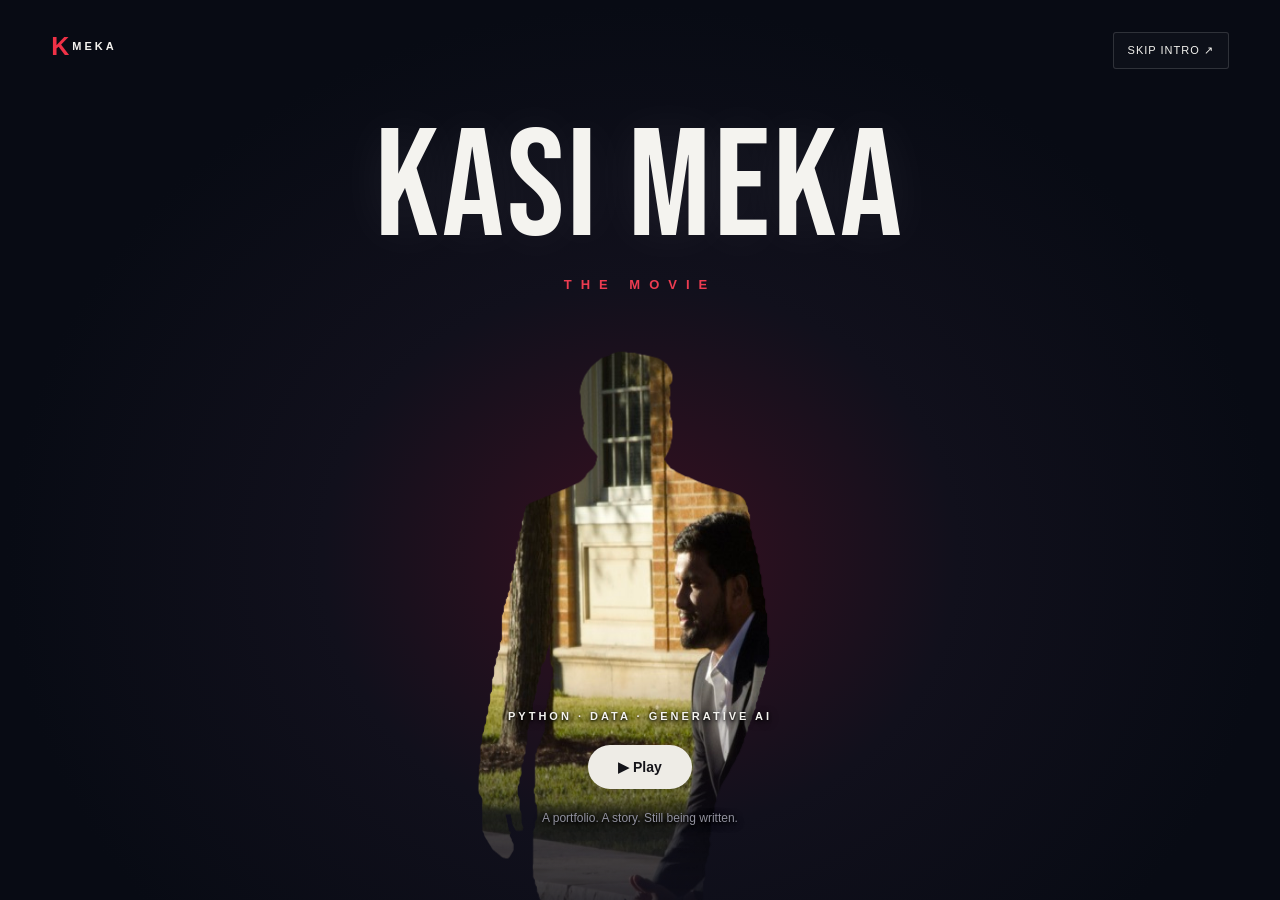
==== series.html @ f4b2b466 "Publish movie portfolio with refined original portrait" ====
<!doctype html><html lang="en"><head><meta charset="utf-8"><meta name="viewport" content="width=device-width, initial-scale=1"><meta name="theme-color" content="#090910"><meta name="description" content="Kasi Meka — Python developer, data engineer and GenAI builder. Explore the projects, skills and experience behind the story."><title>Kasi Meka | The Movie</title><link rel="preload" href="series-assets/BebasNeue-Regular.ttf" as="font" type="font/ttf" crossorigin><link rel="stylesheet" href="series.css?v=portrait-refined-3"><script src="series.js" defer></script></head><body class="screen-open"><a class="skip-link" href="#resume">Skip to portfolio</a><div id="intro" class="intro-screen"><a class="series-mark intro-mark" href="#home"><b>K</b> MEKA</a><button class="skip-intro" id="skip-intro">Skip intro ↗</button><div class="intro-title"><h1>KASI MEKA</h1><p>THE MOVIE</p></div><img class="intro-portrait" src="profile.jpeg" alt="Kasi Meka" fetchpriority="high"><div class="intro-bottom"><p>PYTHON · DATA · GENERATIVE AI</p><button class="button light" id="intro-play">▶ Play</button><span>A portfolio. A story. Still being written.</span></div></div><div id="profiles" class="profiles-screen" hidden><a class="series-mark" href="#home"><b>K</b> MEKA</a><div class="profile-content"><p class="eyebrow">ONE STORY. YOUR PERSPECTIVE.</p><h2>Choose your perspective</h2><div class="profile-grid"><button class="profile" data-profile="Kasi"><span class="profile-art main-profile"><img src="profile.jpeg" alt=""><small>MAIN</small></span><strong>Kasi</strong><span>The complete portfolio</span></button><button class="profile" data-profile="Recruiter"><span class="profile-art recruiter">R</span><strong>Recruiter</strong><span>Experience, résumé & credentials</span></button><button class="profile" data-profile="Developer"><span class="profile-art developer">&lt;/&gt;</span><strong>Developer</strong><span>Projects, stack & source code</span></button><button class="profile" data-profile="Explorer"><span class="profile-art explorer">✳</span><strong>Explorer</strong><span>A little bit of everything</span></button></div><p class="profile-note">Every perspective explores the same work.<br>Only what plays first changes.</p></div><button class="back-intro" id="back-intro">← Back to the title</button></div><div id="portfolio" hidden><header class="site-header"><a class="series-mark" href="#home" aria-label="Kasi Meka home"><b>K</b> MEKA</a><nav id="desktop-nav" aria-label="Main navigation"><a href="#home" class="active">Home</a><a href="#resume">Résumé</a><a href="#achievements">Achievements</a><a href="#skills">Skills</a><a href="#originals">Work</a><a href="#about">About</a><a href="#journey">Experience</a><a href="#contact">Contact</a></nav><button id="viewer-button" class="viewer-button" aria-label="Change viewer profile"><span id="viewer-name">LET’S PLAY</span><span class="viewer-avatar">K</span></button><button class="mobile-menu" aria-controls="desktop-nav" aria-expanded="false" aria-label="Open navigation">☰</button></header><main><section class="hero" id="home" aria-labelledby="hero-title"><div class="hero-light"></div><div class="hero-art"><img src="profile.jpeg" alt="Kasi Meka in a black suit" fetchpriority="high"><span class="portrait-note">The developer behind the data.</span></div><div class="hero-copy"><p class="series-label"><b>K</b> MEKA</p><h1 id="hero-title">KASI MEKA</h1><p class="series-subtitle">THE MOVIE</p><div class="hero-meta"><span class="quality">HD</span><span>2021 — Present</span><span>4+ years</span><span>5 projects</span><span>4 credentials</span></div><p class="hero-role">PYTHON DEVELOPER · DATA ENGINEER · GEN AI</p><p class="hero-description">Building the systems behind the story. Python services, cloud data pipelines, and AI applications across entertainment, healthcare, and enterprise.</p><div class="hero-actions"><button class="button light" id="replay-intro"><svg viewBox="0 0 24 24" aria-hidden="true"><path d="m8 5 11 7-11 7z" fill="currentColor"/></svg> Play intro</button><a class="button glass" href="series-resume.html" target="_blank" rel="noopener"><span aria-hidden="true">↓</span> View résumé</a><a class="circle-button" href="#about" aria-label="About Kasi">i</a></div><div class="hero-facts"><span><b>01</b> Published paper</span><span><b>03</b> Cloud platforms</span><span><b>04</b> Career chapters</span></div></div><span class="hero-rating">PYTHON / SQL / AI</span></section><section class="continue-section" aria-label="Portfolio episodes"><div class="rail-heading"><h2>Explore the chapters</h2><div><span id="profile-caption">Your portfolio, from the beginning</span><button class="rail-arrow" data-rail="-1" aria-label="Previous episodes">‹</button><button class="rail-arrow" data-rail="1" aria-label="Next episodes">›</button></div></div><div class="episode-rail" id="episode-rail"><a class="episode violet" href="#resume" data-episode="resume"><span class="episode-number">01</span><span class="episode-play"><svg viewBox="0 0 24 24" aria-hidden="true"><path d="m8 5 11 7-11 7z" fill="currentColor"/></svg></span><div><p>CHAPTER 01</p><h3>PROFESSIONAL SNAPSHOT</h3><span>Résumé & background</span></div><span class="episode-progress"><i></i></span></a><a class="episode red" href="#achievements" data-episode="achievements"><span class="episode-number">02</span><span class="episode-play"><svg viewBox="0 0 24 24" aria-hidden="true"><path d="m8 5 11 7-11 7z" fill="currentColor"/></svg></span><div><p>CHAPTER 02</p><h3>MILESTONES</h3><span>Credentials & research</span></div><span class="episode-progress"><i></i></span></a><a class="episode blue" href="#skills" data-episode="skills"><span class="episode-number">03</span><span class="episode-play"><svg viewBox="0 0 24 24" aria-hidden="true"><path d="m8 5 11 7-11 7z" fill="currentColor"/></svg></span><div><p>CHAPTER 03</p><h3>THE TOOLKIT</h3><span>Tools of the trade</span></div><span class="episode-progress"><i></i></span></a><a class="episode red" href="#originals" data-episode="originals"><span class="episode-number">04</span><span class="episode-play"><svg viewBox="0 0 24 24" aria-hidden="true"><path d="m8 5 11 7-11 7z" fill="currentColor"/></svg></span><div><p>CHAPTER 04</p><h3>PROJECT LAB</h3><span>Built with curiosity</span></div><span class="episode-progress"><i></i></span></a><a class="episode violet" href="#about" data-episode="about"><span class="episode-number">05</span><span class="episode-play"><svg viewBox="0 0 24 24" aria-hidden="true"><path d="m8 5 11 7-11 7z" fill="currentColor"/></svg></span><div><p>CHAPTER 05</p><h3>BEHIND THE WORK</h3><span>Meet the developer</span></div><span class="episode-progress"><i></i></span></a><a class="episode gold" href="#journey" data-episode="journey"><span class="episode-number">06</span><span class="episode-play"><svg viewBox="0 0 24 24" aria-hidden="true"><path d="m8 5 11 7-11 7z" fill="currentColor"/></svg></span><div><p>CHAPTER 06</p><h3>CAREER CHAPTERS</h3><span>Four career chapters</span></div><span class="episode-progress"><i></i></span></a><a class="episode green" href="#contact" data-episode="contact"><span class="episode-number">07</span><span class="episode-play"><svg viewBox="0 0 24 24" aria-hidden="true"><path d="m8 5 11 7-11 7z" fill="currentColor"/></svg></span><div><p>CHAPTER 07</p><h3>LET’S CONNECT</h3><span>Let’s build together</span></div><span class="episode-progress"><i></i></span></a></div></section><section class="content-section" id="resume"><div class="section-heading"><div><p class="eyebrow">PROFILE</p><h2>PROFESSIONAL SNAPSHOT</h2></div><p class="section-note">Every chapter, in one place.</p></div><div class="resume-sheet"><div class="resume-sheet-head"><div><span class="tiny-label">STARRING</span><h3>KASI MEKA</h3><p>Python Developer & Data Engineer</p></div><a class="button glass" href="series-resume.html" target="_blank" rel="noopener">View full résumé <span aria-hidden="true">↗</span></a></div><div class="resume-columns"><div><p class="eyebrow">EDUCATION</p><h4>Master’s in Information Science</h4><p>University of North Texas · Denton, TX</p><span class="muted">2024 — 2025</span><p class="eyebrow resume-subhead">EXPERIENCE</p><p>Walt Disney · Cigna Health Care<br>Hindustan Aeronautics Limited · Cognizant</p></div><div><p class="eyebrow">SPECIALTIES</p><p>Backend development · ETL / ELT pipelines<br>Generative AI · Cloud platforms<br>Data engineering · API development</p><p class="eyebrow resume-subhead">THE STACK</p><p>Python · SQL · Snowflake · FastAPI<br>AWS · GCP · Azure · Airflow · Docker</p></div><div><p class="eyebrow">CONNECT</p><a href="mailto:vkvkasi17@gmail.com">vkvkasi17@gmail.com</a><a href="https://www.linkedin.com/in/kasi-meka-2193003b1/" target="_blank" rel="noopener">LinkedIn <span aria-hidden="true">↗</span></a><a href="https://github.com/vkvkasi17-hub" target="_blank" rel="noopener">GitHub <span aria-hidden="true">↗</span></a></div></div></div></section><section class="content-section" id="achievements"><div class="section-heading"><div><p class="eyebrow">THE HIGHLIGHTS</p><h2>LEARNING & MILESTONES</h2></div><p class="section-note">Continuous learning. Work worth sharing.</p></div><div class="highlight-grid"><article class="highlight"><span>01 / RESEARCH</span><h3>PUBLISHED<br>IN AI & ETHICS</h3><p>AI transparency: standards, frameworks, and legislation.</p><a href="https://link.springer.com/article/10.1007/s43681-025-00661-4" target="_blank" rel="noopener">Read the paper ↗</a></article><article class="highlight"><span>02 / EDUCATION</span><h3>MASTER’S<br>INFORMATION SCIENCE</h3><p>University of North Texas · 2024–2025</p><a href="#resume">Explore background ↗</a></article><article class="highlight"><span>03 / ENGINEERING</span><h3>90%+<br>CODE COVERAGE</h3><p>Automated unit testing at Cigna Health Care.</p><a href="#job-1">View the experience ↗</a></article></div><h3 class="credential-label">Certified <span>· 4 credentials</span></h3><div class="credentials"><a class="credential" href="Claude 101.jpg.png" target="_blank" rel="noopener"><span>Anthropic Education</span><h4>Claude 101</h4><b aria-hidden="true">↗</b></a><a class="credential" href="Claude Code in Action.jpg.png" target="_blank" rel="noopener"><span>Anthropic Education</span><h4>Claude Code in Action</h4><b aria-hidden="true">↗</b></a><a class="credential" href="Claude with the Anthropic API.jpg.png" target="_blank" rel="noopener"><span>Anthropic Education</span><h4>Building with the Claude API</h4><b aria-hidden="true">↗</b></a><article class="credential"><span>Columbia University</span><h4>Building customized LLMs with OpenAI</h4></article></div></section><section class="content-section" id="skills"><div class="section-heading"><div><p class="eyebrow">CAPABILITIES</p><h2>THE TOOLKIT</h2></div><p class="section-note">The languages, platforms, and tools behind my work.</p></div><div class="skills-layout"><div class="skill-tabs" role="tablist" aria-label="Skill categories" aria-orientation="vertical"><button role="tab" id="skill-tab-0" aria-controls="skill-panel-0" aria-selected="true" tabindex="0" data-skill="0"><strong>LANGUAGES</strong><span>6 skills · The languages I build with</span></button><button role="tab" id="skill-tab-1" aria-controls="skill-panel-1" aria-selected="false" tabindex="-1" data-skill="1"><strong>GENAI &amp; DATA</strong><span>6 skills · Intelligent data workflows</span></button><button role="tab" id="skill-tab-2" aria-controls="skill-panel-2" aria-selected="false" tabindex="-1" data-skill="2"><strong>CLOUD &amp; DEVOPS</strong><span>8 skills · Shipping reliable systems</span></button></div><div class="skill-panels"><div class="skill-panel" role="tabpanel" id="skill-panel-0" aria-labelledby="skill-tab-0"><p>Languages <span>— From an idea to working software</span></p><div class="skill-grid"><div class="skill"><span>PY</span><strong>Python</strong></div><div class="skill"><span>SQ</span><strong>SQL</strong></div><div class="skill"><span>R</span><strong>R</strong></div><div class="skill"><span>JA</span><strong>Java</strong></div><div class="skill"><span>JA</span><strong>JavaScript</strong></div><div class="skill"><span>TY</span><strong>TypeScript</strong></div></div></div><div class="skill-panel" role="tabpanel" id="skill-panel-1" aria-labelledby="skill-tab-1" hidden><p>GenAI &amp; Data <span>— From raw information to useful intelligence</span></p><div class="skill-grid"><div class="skill"><span>LL</span><strong>LLMs</strong></div><div class="skill"><span>LA</span><strong>LangChain</strong></div><div class="skill"><span>ET</span><strong>ETL/ELT</strong></div><div class="skill"><span>PY</span><strong>PySpark</strong></div><div class="skill"><span>SN</span><strong>Snowflake</strong></div><div class="skill"><span>PA</span><strong>Pandas</strong></div></div></div><div class="skill-panel" role="tabpanel" id="skill-panel-2" aria-labelledby="skill-tab-2" hidden><p>Cloud &amp; DevOps <span>— From development to production</span></p><div class="skill-grid"><div class="skill"><span>AW</span><strong>AWS</strong></div><div class="skill"><span>GC</span><strong>GCP</strong></div><div class="skill"><span>AZ</span><strong>Azure</strong></div><div class="skill"><span>DO</span><strong>Docker</strong></div><div class="skill"><span>GI</span><strong>Git</strong></div><div class="skill"><span>FA</span><strong>FastAPI</strong></div><div class="skill"><span>AI</span><strong>Airflow</strong></div><div class="skill"><span>JE</span><strong>Jenkins</strong></div></div></div></div></div></section><section class="content-section" id="originals"><div class="section-heading"><div><p class="eyebrow">SELECTED WORK</p><h2>PROJECTS IN FOCUS</h2></div><p class="section-note">Five projects in AI, automation, and data.</p></div><div class="projects-grid"><article class="project-card"><button class="project-cover violet" data-project="0" aria-label="Explore AI-Powered PDF Assistant (RAG)"><span class="tiny-label">PERSONAL PROJECT · GenAI</span><span class="project-art" aria-hidden="true">{ AI }</span><h3>AI-Powered PDF Assistant (RAG)</h3><span class="episode-play"><svg viewBox="0 0 24 24" aria-hidden="true"><path d="m8 5 11 7-11 7z" fill="currentColor"/></svg></span></button><div class="project-info"><p>Built a Retrieval-Augmented Generation (RAG) script to chat with local PDF documents.</p><div class="tags"><span>Python</span><span>LangChain</span><span>OpenAI</span><span>ChromaDB</span></div><button class="text-button" data-project="0">Explore project <span aria-hidden="true">↗</span></button></div></article><article class="project-card"><button class="project-cover red" data-project="1" aria-label="Explore Automated Resume Parsing API"><span class="tiny-label">PERSONAL PROJECT · ML</span><span class="project-art" aria-hidden="true">[ JSON ]</span><h3>Automated Resume Parsing API</h3><span class="episode-play"><svg viewBox="0 0 24 24" aria-hidden="true"><path d="m8 5 11 7-11 7z" fill="currentColor"/></svg></span></button><div class="project-info"><p>Designed a scalable REST API using NLP models to extract key entities from unstructured resume PDFs.</p><div class="tags"><span>Python</span><span>FastAPI</span><span>NLP</span></div><button class="text-button" data-project="1">Explore project <span aria-hidden="true">↗</span></button></div></article><article class="project-card"><button class="project-cover blue" data-project="2" aria-label="Explore Automated Image Captioning Engine"><span class="tiny-label">PERSONAL PROJECT · ML</span><span class="project-art" aria-hidden="true">⟨ VISION ⟩</span><h3>Automated Image Captioning Engine</h3><span class="episode-play"><svg viewBox="0 0 24 24" aria-hidden="true"><path d="m8 5 11 7-11 7z" fill="currentColor"/></svg></span></button><div class="project-info"><p>Implemented an ML script leveraging pre-trained vision-language models to automatically caption images.</p><div class="tags"><span>Python</span><span>Hugging Face</span><span>PyTorch</span></div><button class="text-button" data-project="2">Explore project <span aria-hidden="true">↗</span></button></div></article><article class="project-card"><button class="project-cover red" data-project="3" aria-label="Explore ODI Cricket Analytics Dashboard"><span class="tiny-label">PERSONAL PROJECT · Data Viz</span><span class="project-art" aria-hidden="true">20 YEARS</span><h3>ODI Cricket Analytics Dashboard</h3><span class="episode-play"><svg viewBox="0 0 24 24" aria-hidden="true"><path d="m8 5 11 7-11 7z" fill="currentColor"/></svg></span></button><div class="project-info"><p>Utilized Pandas to preprocess match data before designing interactive dashboards uncovering 20 years of trends.</p><div class="tags"><span>Python</span><span>Tableau</span><span>Pandas</span></div><button class="text-button" data-project="3">Explore project <span aria-hidden="true">↗</span></button></div></article><article class="project-card"><button class="project-cover violet" data-project="4" aria-label="Explore LA Crime Pattern Analysis"><span class="tiny-label">PERSONAL PROJECT · Data Viz</span><span class="project-art" aria-hidden="true">LOS ANGELES</span><h3>LA Crime Pattern Analysis</h3><span class="episode-play"><svg viewBox="0 0 24 24" aria-hidden="true"><path d="m8 5 11 7-11 7z" fill="currentColor"/></svg></span></button><div class="project-info"><p>Extracted and cleaned crime datasets using Python to analyze graphical trends across Los Angeles.</p><div class="tags"><span>Python</span><span>Data Analytics</span><span>Tableau</span></div><button class="text-button" data-project="4">Explore project <span aria-hidden="true">↗</span></button></div></article></div></section><section class="content-section" id="about"><div class="section-heading"><div><p class="eyebrow">PERSONAL NOTE</p><h2>BEHIND THE WORK</h2></div><p class="section-note"></p></div><div class="about-layout"><div class="about-portrait"><img src="profile.jpeg" alt="Kasi Meka" loading="lazy"><span>KASI MEKA<br><small>THE PERSON BEHIND THE WORK</small></span></div><div><p class="about-lead">Curious by nature.<br>A builder by choice.</p><p>I’m a Python developer and backend engineer with over four years of experience across healthcare, entertainment, and enterprise applications.</p><p>I build ETL pipelines, scalable APIs, and generative AI workflows. My work connects complex data with systems people can rely on.</p><p>From Snowflake architectures to LLM evaluation pipelines, I enjoy the process of making complicated things work clearly and consistently.</p><div class="tags"><span>Python</span><span>Data engineering</span><span>Generative AI</span></div><a class="button glass" href="https://www.linkedin.com/in/kasi-meka-2193003b1/" target="_blank" rel="noopener">More about me on LinkedIn ↗</a></div></div></section><section class="content-section" id="journey"><div class="section-heading"><div><p class="eyebrow">EXPERIENCE</p><h2>CAREER CHAPTERS</h2></div><p class="section-note">Four roles. Every chapter, in full.</p></div><nav class="season-nav" aria-label="Career seasons"><a href="#job-0"><span>CHAPTER 04</span><strong>Walt Disney</strong></a><a href="#job-1"><span>CHAPTER 03</span><strong>Cigna Health Care</strong></a><a href="#job-2"><span>CHAPTER 02</span><strong>Hindustan Aeronautics Limited (HAL)</strong></a><a href="#job-3"><span>CHAPTER 01</span><strong>Cognizant (Client: MERCK)</strong></a></nav><div class="experience-stack"><article class="job-card" id="job-0" style="--index:0"><div class="job-heading"><div><p class="eyebrow">CHAPTER 04 · CURRENT ROLE</p><h3>ETL Developer</h3><p>Walt Disney | Orlando, Florida</p></div><span>June 2026 – Present</span></div><ul><li>Developed and managed a multi-tiered Snowflake architecture (Base, Application Data, Consumption, and Presentation layers) to transform raw platform data into user-ready analytics views.</li><li>Built and refined a metadata-driven Python framework to standardize complex marketing campaign strings using Regex lookups and automated string parsing.</li><li>Implemented a centralized ERRORS process to manage manual overrides and handle data exceptions, applying corrections directly to master data when standard Regex logic is insufficient.</li><li>Replaced manual view workarounds by engineering an automated schema evolution process that dynamically executes ALTER TABLE operations on locked historical snapshots, ensuring seamless UNION ALL execution between legacy and live datasets.</li><li>Standardized mismatched database column names while actively retaining legacy columns and executing data migration scripts to prevent breaking downstream reporting.</li><li>Managed automated data ingestion via API and Globalscape (FTP), utilizing metadata-driven Python processes to validate file structures and ensure data quality before loading into Snowflake.</li><li>Proposed and designed a &#x27;Magnitude of Change Dashboard&#x27; powered by taxonomy history tables to provide stakeholders with self-service visibility into dimension changes over time.</li><li>Actively participated in weekly taxonomy syncs, sprint planning, and architecture review meetings to review technical flow diagrams, mapping documents, and system designs.</li></ul><p class="environment"><b>Environment</b> Python, SQL (DDL/DML), Snowflake, ETL/Data Pipelines, Regular Expressions (Regex), Globalscape (FTP), MMX Snapshot View Orchestrator, Agile Framework, Git/Version Control</p></article><article class="job-card" id="job-1" style="--index:1"><div class="job-heading"><div><p class="eyebrow">CHAPTER 03 · THE JOURNEY</p><h3>Senior Python Developer</h3><p>Cigna Health Care | Plano, TX</p></div><span>June 2024 – June 2026</span></div><ul><li>Developed Python services integrating Generative AI APIs to automate chatbot response evaluation.</li><li>Designed backend data workflows using Python and SQL to support scalable analytics.</li><li>Implemented automated LLM-based evaluation pipelines to assess chatbot response quality.</li><li>Managed AWS cloud infrastructure using VPC, EC2, ECS, S3, and CloudFormation.</li><li>Developed ETL pipelines from S3 to Snowflake using Python.</li><li>Built APIs using FastAPI and Hug frameworks for cross-functional data sharing.</li><li>Improved project code coverage to over 90% using automated unit testing.</li><li>Built Airflow data pipelines in GCP for enterprise ETL jobs.</li><li>Containerized applications using Docker and deployed via Jenkins CI/CD pipelines.</li></ul></article><article class="job-card" id="job-2" style="--index:2"><div class="job-heading"><div><p class="eyebrow">CHAPTER 02 · THE JOURNEY</p><h3>Python Developer</h3><p>Hindustan Aeronautics Limited (HAL) | Bangalore, India</p></div><span>Aug 2023 – Dec 2023</span></div><ul><li>Developed sensor logic using Python scripts and Unix shell scripting.</li><li>Built Python batch processors to consume and produce various feeds.</li><li>Processed massive Blob datasets using PySpark Map-Reduce.</li><li>Wrote cleaning and munging scripts for large-scale datasets.</li></ul></article><article class="job-card" id="job-3" style="--index:3"><div class="job-heading"><div><p class="eyebrow">CHAPTER 01 · THE JOURNEY</p><h3>Python Developer</h3><p>Cognizant (Client: MERCK) | Hyderabad, India</p></div><span>June 2021 - Jul 2023</span></div><ul><li>Managed automated data workflows using Python, SQL, and R.</li><li>Developed pandas scripts for complex CSV data manipulation and comparison.</li><li>Built a Django-based GUI for dynamic code documentation display.</li><li>Executed long-term technological fixes for data and system bottlenecks.</li></ul></article></div></section><section class="content-section contact-section" id="contact"><p class="eyebrow">LET’S CONNECT</p><h2>LET’S BUILD<br>SOMETHING GREAT.</h2><p>Have a project, an opportunity, or a problem worth solving?<br>I’d love to hear about it.</p><a class="button light" href="mailto:vkvkasi17@gmail.com">Let’s talk ↗</a><div class="contact-links"><a href="mailto:vkvkasi17@gmail.com">vkvkasi17@gmail.com</a><a href="https://www.linkedin.com/in/kasi-meka-2193003b1/" target="_blank" rel="noopener">LinkedIn ↗</a><a href="https://github.com/vkvkasi17-hub" target="_blank" rel="noopener">GitHub ↗</a></div></section></main><footer><a class="series-mark" href="#home"><b>K</b> MEKA</a><p>Kasi Meka · The story continues.</p><a href="#home">Back to the opening ↑</a></footer></div><dialog id="project-dialog"><button class="dialog-close" aria-label="Close project details">×</button><div id="project-details"></div></dialog><noscript><style>#intro,#profiles{display:none!important}#portfolio[hidden]{display:block!important}body{overflow:auto!important}</style></noscript></body></html>
---- series.css ----
@font-face{font-family:SeriesDisplay;src:url('series-assets/BebasNeue-Regular.ttf') format('truetype');font-display:swap}*{box-sizing:border-box}html{scroll-behavior:smooth;scroll-padding-top:95px}body{margin:0;background:#0b0b12;color:#f4f3ef;font-family:Calibri,Arial,sans-serif;font-size:16px;line-height:1.55}body.screen-open{overflow:hidden}button,input{font:inherit}button,a{-webkit-tap-highlight-color:transparent}button{cursor:pointer}a{color:inherit;text-decoration:none}button{color:inherit}h1,h2,h3,h4,p{margin:0}button,a{touch-action:manipulation}button:focus-visible,a:focus-visible{outline:2px solid #ff626a;outline-offset:5px}::selection{background:#bc293e;color:white}[hidden]{display:none!important}.skip-link{position:fixed;z-index:200;left:20px;top:-70px;padding:12px 20px;background:white;color:#111}.skip-link:focus{top:15px}.series-mark{display:inline-flex;align-items:center;gap:5px;letter-spacing:3px;font-size:11px;font-weight:bold;white-space:nowrap}.series-mark b,.series-label b{font-size:25px;line-height:1;color:#ef3146;letter-spacing:-2px}.button{border:0;border-radius:4px;display:inline-flex;align-items:center;justify-content:center;gap:10px;padding:12px 22px;font-size:14px;font-weight:700;transition:background .2s,transform .2s;min-height:44px}.button svg{height:19px;width:19px}.light{color:#141419;background:#eeece6}.light:hover{background:#fff;transform:translateY(-2px)}.glass{background:#ffffff0d;border:1px solid #ffffff28;color:#e5e5e6}.glass:hover{background:#ffffff1d}.eyebrow{display:flex;align-items:center;gap:10px;font-size:11px;font-weight:700;letter-spacing:2.6px;color:#fb5262;text-transform:uppercase;margin-bottom:12px}.eyebrow:before{content:'';width:23px;height:2px;background:#e8374d}.muted{color:#9999a8}.tiny-label{font-size:10px;letter-spacing:2px;font-weight:700;color:#aaaab5}.intro-screen,.profiles-screen{position:fixed;inset:0;z-index:100;background:radial-gradient(ellipse at 50% 62%,#371020 0%,#11101c 35%,#080b14 70%);overflow:auto}.intro-mark{position:absolute;top:34px;left:4%}.skip-intro{position:absolute;right:4%;top:32px;border:1px solid #ffffff24;background:#ffffff06;border-radius:3px;font-size:11px;text-transform:uppercase;letter-spacing:1px;padding:9px 14px;z-index:3}.intro-title{position:absolute;top:13%;left:0;right:0;text-align:center;z-index:2}.intro-title h1{font:clamp(82px,12vw,168px)/.95 SeriesDisplay,Impact,sans-serif;letter-spacing:3px;text-shadow:0 0 50px #ffffff13}.intro-title p{font-weight:bold;font-size:13px;letter-spacing:9px;color:#ed3c51;margin-top:12px}.intro-portrait{position:absolute;height:64%;max-width:65%;object-fit:contain;bottom:1%;left:50%;transform:translateX(-50%);mask-image:linear-gradient(#000 62%,transparent 99%)}.intro-bottom{position:absolute;bottom:8%;left:0;right:0;text-align:center;z-index:3;display:flex;align-items:center;flex-direction:column;gap:20px}.intro-bottom>p{font-size:11px;letter-spacing:3px;font-weight:bold}.intro-bottom>.button{border-radius:30px;padding:11px 30px}.intro-bottom>span{font-size:12px;color:#92929f}.intro-screen.playing .intro-title{animation:title-in 1.4s cubic-bezier(.2,.7,.2,1) both}.intro-screen.playing .intro-portrait{animation:portrait-in 1.5s ease both}.intro-screen.playing .intro-bottom{animation:fade-out .4s forwards}@keyframes title-in{0%{transform:scale(1);filter:blur(0)}70%{opacity:1}100%{transform:scale(1.4);filter:blur(9px);opacity:0}}@keyframes portrait-in{to{transform:translateX(-50%) scale(1.12);opacity:0}}@keyframes fade-out{to{opacity:0}}.profiles-screen{background:radial-gradient(ellipse at center,#24202b 0,#11111a 55%,#0c0d13 100%);padding:35px 4%;display:flex;flex-direction:column}.profile-content{width:min(940px,100%);margin:auto;text-align:center;padding:70px 0}.profile-content>.eyebrow{justify-content:center}.profile-content h2{font-size:clamp(32px,4vw,50px);font-weight:400;letter-spacing:-1px;margin:14px 0 42px}.profile-grid{display:grid;grid-template-columns:repeat(4,1fr);gap:24px;max-width:800px;margin:auto}.profile{background:none;border:0;display:flex;flex-direction:column;align-items:center;padding:0}.profile-art{position:relative;display:flex;align-items:center;justify-content:center;width:100%;aspect-ratio:1;border-radius:8px;box-shadow:0 10px 30px #0006;border:2px solid transparent;font:52px SeriesDisplay,Impact,sans-serif;overflow:hidden;transition:transform .25s,border-color .25s}.main-profile{background:radial-gradient(at top right,#cf3342,#551629)}.main-profile img{height:120%;width:100%;object-fit:contain;object-position:center top;align-self:flex-start}.profile-art small{position:absolute;right:8px;top:7px;border-radius:3px;background:#e63746;font:700 9px Calibri,Arial,sans-serif;padding:2px 6px;letter-spacing:1px}.recruiter{background:linear-gradient(140deg,#287e99,#132d46)}.developer{background:linear-gradient(140deg,#4da974,#1c4838)}.explorer{background:linear-gradient(140deg,#a2772e,#3b2725)}.profile:hover .profile-art{transform:translateY(-5px);border-color:white}.profile>strong{font-size:17px;margin-top:17px;font-weight:400}.profile>span:last-child{font-size:12px;color:#a5a1ac;margin-top:7px}.profile-note{font-size:13px;color:#93919e;margin-top:48px}.back-intro{align-self:center;border:1px solid #ffffff26;background:transparent;padding:9px 20px;color:#adabb7;margin-bottom:20px}.site-header{position:fixed;inset:0 0 auto;z-index:30;padding:22px 4%;display:flex;align-items:center;gap:42px;background:linear-gradient(#090910ee,#09091000);transition:background .3s}.site-header.scrolled{background:#0b0b13ed;backdrop-filter:blur(14px);border-bottom:1px solid #ffffff0c}.site-header nav{display:flex;align-items:center;gap:24px}.site-header nav a{font-size:12px;color:#aba9b5;position:relative;white-space:nowrap}.site-header nav a:hover,.site-header nav a.active{color:#fff}.site-header nav a.active:after{content:'';height:2px;position:absolute;bottom:-8px;left:0;right:0;background:#e83049}.viewer-button{margin-left:auto;display:flex;align-items:center;gap:12px;border:0;background:none;font-size:10px;letter-spacing:1px;white-space:nowrap}.viewer-avatar{width:26px;height:28px;border-radius:3px;background:linear-gradient(135deg,#395d80,#1b293c);display:grid;place-items:center;font-weight:bold}.mobile-menu{display:none}.hero{position:relative;min-height:690px;height:min(780px,88vh);padding:140px 5% 70px;display:flex;align-items:center;overflow:hidden;background:#080b14}.hero-light{position:absolute;inset:0;background:radial-gradient(ellipse at 77% 38%,#6a102446,transparent 50%),linear-gradient(0deg,#0b0b12,transparent 25%)}.hero-art{position:absolute;bottom:0;right:0;height:92%;width:53%;mask-image:linear-gradient(0deg,transparent 0%,#000 26%)}.hero-art img{height:110%;width:100%;object-fit:contain;object-position:center top;filter:saturate(.77);mask-image:linear-gradient(90deg,transparent,#000 12%)}.portrait-note{position:absolute;right:9%;bottom:28%;font-size:10px;color:#bdb5bb;writing-mode:vertical-rl;letter-spacing:1px}.hero-copy{position:relative;z-index:2;width:54%;max-width:730px}.series-label{font-size:10px;letter-spacing:3px;font-weight:700;display:flex;align-items:center;gap:6px;margin-bottom:14px}.series-label b{font-size:18px}.hero h1{font:clamp(76px,8.8vw,136px)/.95 SeriesDisplay,Impact,sans-serif;letter-spacing:1px;background:linear-gradient(110deg,#ecb7c6,#f2f0e9 62%);background-clip:text;color:transparent;white-space:nowrap}.series-subtitle{color:#ed3a51;font-size:12px;font-weight:bold;letter-spacing:8px;margin:12px 0 24px}.hero-meta{display:flex;flex-wrap:wrap;align-items:center;gap:10px;font-size:12px;font-weight:600;color:#bbb9c4}.hero-meta>span:not(:first-child):not(:nth-child(2)):before{content:'·';margin-right:10px;color:#737080}.quality{font-size:10px;border:1px solid #83818b;padding:0 4px;line-height:1.3;border-radius:2px}.hero-role{font-size:11px;letter-spacing:2px;font-weight:bold;color:#e1dfe6;margin-top:19px}.hero-description{max-width:480px;font-size:16px;line-height:1.65;color:#bbb9c6;margin-top:13px}.hero-actions{display:flex;gap:12px;align-items:center;margin-top:25px}.circle-button{height:34px;width:34px;border-radius:50%;border:1px solid #a5a1b1;display:grid;place-items:center;color:#bdb9c7;font-family:Georgia,serif}.hero-facts{display:flex;gap:24px;margin-top:28px;font-size:11px;color:#777585}.hero-facts b{font-weight:400;color:#bdb8c9;margin-right:5px}.hero-rating{position:absolute;right:0;bottom:25%;font-size:10px;letter-spacing:1.5px;border-left:2px solid #e7e3e5;background:#1e192679;padding:10px 28px 10px 12px}.continue-section{position:relative;z-index:3;margin-top:-14px;padding:0 5% 28px}.rail-heading{display:flex;justify-content:space-between;align-items:center;margin-bottom:18px}.rail-heading h2{font-size:19px;letter-spacing:-.5px}.rail-heading>div{display:flex;gap:8px;align-items:center}.rail-heading>div>span{font-size:11px;color:#747180;margin-right:12px}.rail-arrow{width:27px;height:27px;border:1px solid #ffffff21;background:#ffffff05;border-radius:50%;font-size:20px;line-height:1}.episode-rail{display:flex;gap:14px;overflow-x:auto;scrollbar-width:thin;scrollbar-color:#49404d transparent;padding:5px 2px 18px;scroll-snap-type:x mandatory}.episode{position:relative;min-width:calc((100% - 42px)/4);height:167px;border:1px solid #ffffff18;border-radius:6px;overflow:hidden;display:flex;align-items:end;padding:17px;scroll-snap-align:start;transition:transform .2s,border-color .2s}.episode:hover{transform:translateY(-4px);border-color:#ffffff80}.violet{background:radial-gradient(ellipse at 70% 0%,#7946ad88,transparent 60%),linear-gradient(145deg,#282138,#111019)}.red{background:radial-gradient(ellipse at 65% 0%,#c02c4d80,transparent 60%),linear-gradient(145deg,#381724,#100d16)}.blue{background:radial-gradient(ellipse at 70% 0%,#1b90b499,transparent 60%),linear-gradient(145deg,#153345,#0e111b)}.gold{background:radial-gradient(ellipse at 70% 0%,#b2803588,transparent 60%),linear-gradient(145deg,#342b1b,#101018)}.green{background:radial-gradient(ellipse at 70% 0%,#23957588,transparent 60%),linear-gradient(145deg,#173b31,#0d1517)}.episode-number{position:absolute;right:14px;top:-18px;font:125px/1.2 SeriesDisplay,Impact,sans-serif;opacity:.1}.episode-play{position:absolute;right:13px;top:13px;width:25px;height:25px;border:1px solid #ffffff66;border-radius:50%;display:grid;place-items:center}.episode-play svg{height:14px;width:14px}.episode>div{position:relative;z-index:1}.episode p{font-size:9px;color:#f77587;letter-spacing:2px;font-weight:bold}.episode h3{font:26px/1.15 SeriesDisplay,Impact,sans-serif;letter-spacing:.2px}.episode>div>span{font-size:11px;color:#b9b2c3}.episode-progress{height:2px;position:absolute;bottom:0;left:0;right:0;background:#ffffff1a}.episode-progress i{display:block;height:100%;background:#ed384e;width:6%;transition:width .5s}.episode.watched .episode-progress i{width:100%}.content-section{padding:70px 5%;scroll-margin-top:10px;position:relative}.section-heading{display:flex;justify-content:space-between;align-items:end;gap:30px;margin-bottom:35px}.section-heading h2{font:clamp(38px,4.2vw,58px)/1 SeriesDisplay,Impact,sans-serif;letter-spacing:.5px}.section-heading .eyebrow{margin-bottom:10px}.section-note{max-width:260px;font-size:12px;color:#a19cab}.resume-sheet{border:1px solid #ffffff15;background:linear-gradient(125deg,#ffffff07,#ffffff02);padding:32px;border-radius:6px}.resume-sheet-head{display:flex;justify-content:space-between;align-items:center;gap:20px;border-bottom:1px solid #ffffff13;padding-bottom:25px}.resume-sheet h3{font:40px/1.1 SeriesDisplay,Impact,sans-serif;margin-top:7px}.resume-sheet-head p{font-size:12px;color:#a29cab;margin-top:5px}.resume-sheet .button{font-size:12px}.resume-columns{display:grid;grid-template-columns:1.2fr 1.2fr .8fr;gap:35px;margin-top:25px}.resume-columns h4{font-size:15px;font-weight:600}.resume-columns p:not(.eyebrow),.resume-columns a,.resume-columns .muted{font-size:13px;color:#b1aab9}.resume-columns .eyebrow{font-size:9px;letter-spacing:2px;margin-bottom:10px}.resume-columns .eyebrow:before{display:none}.resume-columns>div>a{display:block;margin-bottom:10px;overflow-wrap:anywhere}.resume-subhead{margin-top:25px}.highlight-grid{display:grid;grid-template-columns:repeat(3,1fr);gap:20px}.highlight{padding:26px;border:1px solid #ffffff22;border-top-color:#d752674d;border-radius:6px;background:radial-gradient(at 100% 0%,#55233133,transparent 65%);display:flex;flex-direction:column}.highlight>span{font-size:10px;color:#c06f7c;letter-spacing:1.6px}.highlight h3{font:30px/1.1 SeriesDisplay,Impact,sans-serif;margin:18px 0;color:#e4dfd6}.highlight p{font-size:13px;color:#a59daa;max-width:290px;margin-bottom:22px}.highlight a{font-size:12px;margin-top:auto}.credential-label{font-size:18px;margin:32px 0 18px}.credential-label span{color:#97919f;font-weight:400}.credentials{display:grid;grid-template-columns:repeat(4,1fr);gap:14px}.credential{position:relative;min-height:120px;border:1px solid #ffffff17;border-radius:5px;padding:20px;background:#ffffff04}.credential>span{font-size:9px;text-transform:uppercase;letter-spacing:1px;color:#e7717d}.credential h4{font-size:14px;line-height:1.35;margin-top:25px;max-width:210px}.credential b{position:absolute;right:15px;top:14px;font-size:12px;font-weight:400;color:#aaa3b0}.credential:is(a):hover{border-color:#ff6a7d80;background:#ffffff08}.skills-layout{display:grid;grid-template-columns:245px 1fr;gap:45px}.skill-tabs{display:flex;flex-direction:column;gap:8px}.skill-tabs button{padding:18px 20px;text-align:left;border:1px solid transparent;border-radius:5px;background:transparent;position:relative}.skill-tabs button strong{font:24px SeriesDisplay,Impact,sans-serif;display:block;line-height:1.1}.skill-tabs button>span{font-size:11px;color:#a39ba9}.skill-tabs button[aria-selected=true]{background:#ffffff0a;border-color:#ffffff19}.skill-tabs button[aria-selected=true]:before{content:'';position:absolute;left:0;top:15px;bottom:15px;width:3px;background:#f3425b}.skill-panel>p{font-size:13px;margin-bottom:22px}.skill-panel>p>span{color:#88808f}.skill-grid{display:grid;grid-template-columns:repeat(4,1fr);gap:12px}.skill{min-height:112px;padding:18px;border:1px solid #ffffff15;background:#ffffff04;border-radius:5px;transition:transform .2s,border-color .2s}.skill:hover{transform:translateY(-3px);border-color:#dc40586e}.skill>span{display:grid;place-items:center;width:30px;height:30px;border-radius:5px;background:#b7334723;border:1px solid #bc43544a;color:#ed6576;font:16px SeriesDisplay,Impact,sans-serif;margin-bottom:14px}.skill>strong{font-size:13px;font-weight:500}.projects-grid{display:grid;grid-template-columns:repeat(3,1fr);gap:24px}.project-card{border:1px solid #ffffff1c;border-radius:6px;background:#ffffff03;overflow:hidden;transition:border-color .2s,transform .25s}.project-card:hover{border-color:#ed4b6b66;transform:translateY(-4px)}.project-cover{width:100%;height:228px;text-align:left;border:0;position:relative;padding:22px;overflow:hidden;display:flex;flex-direction:column;justify-content:space-between}.project-cover .tiny-label{color:#e9c5d0;font-size:9px}.project-cover h3{font:32px/1.05 SeriesDisplay,Impact,sans-serif;position:relative;max-width:90%;text-shadow:0 2px 15px #0008}.project-art{position:absolute;top:45%;right:-4px;transform:translateY(-50%) rotate(-8deg);font:52px SeriesDisplay,Impact,sans-serif;opacity:.12;white-space:nowrap}.project-info{padding:21px}.project-info p{font-size:13px;color:#aaa3b2;line-height:1.65}.tags{display:flex;flex-wrap:wrap;gap:6px;margin-top:17px}.tags>span{font-size:10px;border:1px solid #ffffff13;background:#ffffff05;padding:3px 8px;border-radius:3px;color:#b8b1c0}.text-button{padding:0;margin-top:22px;background:none;border:0;display:flex;gap:13px;font-size:12px;color:#f0d2d7}.about-layout{display:grid;grid-template-columns:1fr 1fr;gap:8%;align-items:center}.about-portrait{height:480px;position:relative;overflow:hidden;background:radial-gradient(ellipse at 50% 35%,#661d3a77,transparent 68%)}.about-portrait>img{height:130%;width:100%;object-fit:contain;object-position:center top;mask-image:linear-gradient(#000 55%,transparent 88%)}.about-portrait>span{position:absolute;bottom:15px;left:15px;font:30px SeriesDisplay,Impact,sans-serif}.about-portrait small{font:9px Calibri,Arial,sans-serif;letter-spacing:2px;color:#a59cae}.about-layout .about-lead{font:32px/1.2 SeriesDisplay,Impact,sans-serif;color:#eeebe6;margin-bottom:22px}.about-layout p{color:#aba4b3;font-size:16px;line-height:1.8;margin-bottom:18px}.about-layout .button{margin-top:25px;font-size:12px}.season-nav{display:grid;grid-template-columns:repeat(4,1fr);border-bottom:1px solid #ffffff1a;margin-bottom:35px;gap:12px}.season-nav a{padding:15px 13px;border-bottom:2px solid transparent}.season-nav a:hover{border-color:#ec3f58;background:#ffffff04}.season-nav span{display:block;font-size:9px;letter-spacing:2px;color:#e3576d}.season-nav strong{font-size:12px;font-weight:500;color:#d3cbd9}.experience-stack{padding-bottom:20px}.job-card{position:sticky;top:var(--sticky-top,100px);z-index:calc(var(--index) + 1);margin:0 0 48px;padding:32px;background:linear-gradient(120deg,#1e1824,#11111a);border:1px solid #ffffff20;border-top:2px solid #913346;border-radius:8px;box-shadow:0 -15px 45px #05050866;scroll-margin-top:110px}.job-card:nth-child(2){background:linear-gradient(120deg,#201b23,#13141c)}.job-card:nth-child(3){background:linear-gradient(120deg,#1d2029,#14151e)}.job-card:nth-child(4){background:linear-gradient(120deg,#272025,#17141c)}.job-heading{display:flex;justify-content:space-between;align-items:center;gap:25px;padding-bottom:24px;border-bottom:1px solid #ffffff18}.job-heading h3{font:32px/1.1 SeriesDisplay,Impact,sans-serif}.job-heading .eyebrow{font-size:9px;letter-spacing:2px}.job-heading p:last-child{font-size:14px;color:#bfb4c5;margin-top:10px}.job-heading>span{font-size:12px;color:#aa9fae}.job-card ul{columns:2;column-gap:45px;padding-left:18px;margin:24px 0 0}.job-card li{font-size:15px;color:#c9c2d0;padding-left:3px;break-inside:avoid;margin-bottom:15px;line-height:1.7}.job-card li::marker{color:#be5c73}.environment{border-top:1px solid #ffffff15;padding-top:20px;margin-top:15px;font-size:12px;color:#9e93a5}.environment b{color:#ddd0dd;margin-right:10px}.contact-section{background:radial-gradient(ellipse at 70% 100%,#4f142344,transparent 70%);padding-top:85px;padding-bottom:85px}.contact-section h2{font:clamp(46px,5vw,75px)/1 SeriesDisplay,Impact,sans-serif;margin:15px 0 25px}.contact-section>p:not(.eyebrow){color:#a9a0b0;font-size:15px;margin-bottom:25px}.contact-links{display:flex;gap:28px;flex-wrap:wrap;margin-top:35px;font-size:13px;color:#b8aabf}footer{margin:0 5%;padding:32px 0;border-top:1px solid #ffffff17;display:flex;align-items:center;justify-content:space-between;gap:20px}footer p,footer>a:last-child{font-size:11px;color:#8d8196}dialog{width:min(760px,calc(100% - 30px));max-height:85vh;overflow:auto;border:1px solid #ffffff30;border-radius:10px;background:#18141f;color:#eee9ee;padding:40px;box-shadow:0 30px 120px #000b}dialog::backdrop{background:#05050bea;backdrop-filter:blur(8px)}.dialog-close{position:absolute;right:15px;top:12px;border:0;background:#ffffff08;border-radius:50%;width:32px;height:32px;font-size:24px}.dialog-title{font:40px/1.1 SeriesDisplay,Impact,sans-serif;margin:16px 0 20px;max-width:90%}.dialog-overview{font-size:16px;color:#bfb3c7;line-height:1.8;margin:25px 0}.dialog-overview strong{color:#eee5f0}.dialog-links{display:flex;gap:12px;flex-wrap:wrap}.dialog-links .button{font-size:13px}
@media(min-width:1600px){.hero{padding-left:7%;height:800px}.hero-copy{max-width:760px}.hero h1{font-size:150px}.content-section,.continue-section{padding-left:7%;padding-right:7%}.episode{height:190px}.episode h3{font-size:30px}}
@media(max-width:1100px){.site-header{gap:24px}.site-header nav{gap:14px}.site-header nav a{font-size:11px}.viewer-button>span:first-child{display:none}.hero{min-height:640px}.hero-copy{width:58%}.hero h1{font-size:100px}.hero-description{max-width:420px}.episode{min-width:31%}.skills-layout{grid-template-columns:210px 1fr;gap:25px}.skill-grid{grid-template-columns:repeat(3,1fr)}.projects-grid{grid-template-columns:repeat(2,1fr)}.resume-columns{grid-template-columns:1fr 1fr}.resume-columns>div:last-child{grid-column:1/-1;display:flex;flex-wrap:wrap;gap:15px}.resume-columns>div:last-child .eyebrow{width:100%}.hero-art{right:-7%;width:57%}}
@media(max-width:760px){html{scroll-padding-top:80px}.site-header{padding:18px 5%;background:#090b14ed}.site-header nav{display:none;position:absolute;top:66px;left:0;right:0;padding:20px 5%;background:#12101bf7;border-bottom:1px solid #ffffff20;grid-template-columns:repeat(2,1fr);gap:18px}.site-header nav.open{display:grid}.site-header nav a{font-size:15px}.site-header nav a.active:after{display:none}.mobile-menu{display:block;background:none;border:0;padding:5px;font-size:19px}.viewer-button{margin-left:auto}.hero{min-height:720px;height:auto;padding:315px 6% 45px;align-items:end}.hero-art{height:470px;width:80%;right:-12%;top:42px;bottom:auto;opacity:.78;mask-image:linear-gradient(#000 42%,transparent 96%)}.hero-art img{height:115%}.hero-copy{width:100%;max-width:500px}.hero h1{font-size:clamp(66px,15vw,106px)}.hero-light{z-index:1;background:linear-gradient(0deg,#0b0b12 6%,#0b0b1240 62%,transparent),radial-gradient(at 80% 30%,#69162855,transparent 60%)}.hero-description{font-size:15px;max-width:440px}.series-label{font-size:9px}.series-subtitle{font-size:10px;letter-spacing:6px;margin-bottom:18px}.hero-meta{font-size:10px;gap:7px}.hero-role{font-size:9px;letter-spacing:1.4px}.hero-rating,.portrait-note{display:none}.hero-facts{gap:20px;font-size:10px}.hero-actions{gap:8px}.button{font-size:12px;padding:11px 16px}.circle-button{height:32px;width:32px}.continue-section{margin-top:0;padding-top:5px}.rail-heading h2{font-size:18px}.rail-heading>div>span{display:none}.episode{min-width:68%;height:150px}.episode h3{font-size:27px}.content-section{padding:48px 5%}.section-heading{gap:15px;align-items:start;margin-bottom:26px;flex-direction:column}.section-heading h2{font-size:40px}.section-note{font-size:12px;max-width:100%}.resume-sheet{padding:22px}.resume-sheet-head{align-items:start;flex-direction:column}.resume-columns{grid-template-columns:1fr;gap:26px}.resume-columns>div:last-child{grid-column:auto;display:block}.highlight-grid{grid-template-columns:1fr}.highlight{padding:23px}.highlight h3 br{display:none}.highlight h3{font-size:28px;margin:13px 0}.highlight p{max-width:none;margin-bottom:16px}.credentials{grid-template-columns:1fr 1fr}.credential{padding:17px;min-height:135px}.credential h4{font-size:13px}.credential>span{font-size:8px;display:block;max-width:90%}.skills-layout{grid-template-columns:1fr;gap:25px}.skill-tabs{flex-direction:row;overflow-x:auto}.skill-tabs button{flex:1;min-width:125px;padding:13px}.skill-tabs button strong{font-size:20px;white-space:nowrap}.skill-tabs button>span{font-size:9px}.skill-grid{grid-template-columns:repeat(3,1fr);gap:9px}.skill{padding:13px;min-height:103px}.skill>strong{font-size:12px}.skill-panel>p{font-size:12px}.projects-grid{grid-template-columns:1fr}.project-cover{height:230px}.about-layout{grid-template-columns:1fr;gap:30px}.about-portrait{height:380px}.about-layout p{font-size:15px}.season-nav{grid-template-columns:repeat(2,1fr)}.job-card{padding:23px 20px;margin-bottom:35px}.job-heading{align-items:start;flex-direction:column;gap:15px}.job-heading h3{font-size:29px}.job-card ul{columns:1}.job-card li{font-size:15px}.contact-section h2{font-size:50px}.contact-links{gap:18px}footer{align-items:start;flex-wrap:wrap}footer p{order:3;width:100%}.intro-title{top:22%}.intro-title h1{font-size:21vw;letter-spacing:1px}.intro-title p{font-size:10px;letter-spacing:6px}.intro-portrait{height:53%;max-width:90%;bottom:11%}.intro-bottom{bottom:9%;gap:18px}.intro-bottom>p{font-size:9px;letter-spacing:2px}.intro-bottom>span{font-size:10px}.intro-mark{top:24px}.skip-intro{top:22px;font-size:9px}.profile-content{padding:40px 0}.profile-content h2{font-size:32px;margin-bottom:28px}.profile-content>.eyebrow{font-size:8px;letter-spacing:1.5px}.profile-grid{grid-template-columns:1fr 1fr;max-width:360px;gap:25px 20px}.profile-art{max-width:145px}.profile>strong{font-size:15px;margin-top:11px}.profile>span:last-child{font-size:10px;max-width:140px}.profile-note{font-size:11px;margin-top:28px}.profiles-screen{padding:24px 6%}.back-intro{font-size:12px}.dialog-title{font-size:32px}dialog{padding:32px 23px}.dialog-overview{font-size:14px}}
@media(prefers-reduced-motion:reduce){html{scroll-behavior:auto}*,*:before,*:after{animation:none!important;transition:none!important}.job-card{position:relative;top:0!important}}
/* Crop portraits as cinematic close-ups, matching the reference framing. */
.intro-portrait{height:130%;bottom:-67%;max-width:90%;mask-image:linear-gradient(#000 18%,transparent 54%)}
.hero-art img{height:100%;object-fit:cover;object-position:center 0%}
.main-profile img{height:100%;object-fit:cover;object-position:center 0%;transform:scale(1.4);transform-origin:center 0%}
.about-portrait>img{height:100%;object-fit:cover;object-position:center 0%;mask-image:linear-gradient(#000 65%,transparent)}
@media(max-width:760px){.intro-portrait{height:106%;bottom:-42%;max-width:none;width:100%;object-fit:cover;object-position:center top;mask-image:linear-gradient(#000 15%,transparent 55%)}.hero-art img{height:100%;object-fit:cover;object-position:center top}}
.portrait-note{display:none}
@media(min-width:761px) and (max-height:850px){.hero{min-height:580px;height:74vh;padding-top:110px;padding-bottom:45px}.hero h1{font-size:clamp(76px,8vw,118px)}.series-subtitle{margin-bottom:18px}.hero-facts{margin-top:20px}.hero-art{height:93%}}
@media(max-width:760px){.hero-art{top:83px;height:430px}}

/* Original photograph, displayed through a silhouette mask. No generated pixels. */
.portrait-clip-def{position:absolute;pointer-events:none;overflow:hidden}
.intro-portrait,.hero-art img,.main-profile img,.about-portrait>img{clip-path:url(#original-portrait-clip);object-fit:fill;object-position:initial;filter:none;aspect-ratio:2005/1638;max-width:none;height:auto;position:absolute;left:50%;transform:translateX(-52%);transform-origin:center;}
.hero-art img{width:190%;top:-33%;mask-image:none}
.main-profile img{width:350%;top:-47%;mask-image:none}
.about-portrait>img{width:200%;top:-30%;mask-image:linear-gradient(#000 65%,transparent 95%)}
.intro-portrait{width:min(1500px,150vw);top:calc(39% - min(214px,21.4vw));bottom:auto;mask-image:linear-gradient(#000 40%,transparent 73%)}
@keyframes portrait-in{to{transform:translateX(-52%) scale(1.06);opacity:0}}
@media(max-width:760px){.hero-art img{width:250%;top:-22%}.intro-portrait{width:240vw;top:calc(38% - 34.4vw);mask-image:linear-gradient(#000 40%,transparent 75%)}.about-portrait>img{width:250%;top:-25%}}
.intro-portrait{mask-image:linear-gradient(#000 34%,transparent 65%)}
.intro-bottom{text-shadow:0 2px 8px #000,0 1px 3px #000}
.intro-bottom .button{text-shadow:none}
@media(max-width:760px){.intro-portrait{mask-image:linear-gradient(#000 34%,transparent 65%)}}
/* Native foreground segmentation masks the original photo, preserving its pixels. */
.intro-portrait,.hero-art img,.main-profile img,.about-portrait>img{clip-path:none;mask-image:url('series-assets/profile-mask.png?v=3');mask-mode:luminance;mask-size:100% 100%;mask-repeat:no-repeat}
.intro-screen:after{content:'';position:absolute;inset:66% 0 0;background:linear-gradient(transparent,#090b14e8 92%);pointer-events:none;z-index:1}
.intro-title,.intro-mark,.skip-intro,.intro-bottom{z-index:3}
.about-portrait{mask-image:linear-gradient(#000 78%,transparent 100%)}
/* Protect the face boundary and avoid enlarging the photograph beyond its detail. */
.intro-portrait,.hero-art img,.main-profile img,.about-portrait>img{mask-image:url('series-assets/profile-mask-refined.png?v=3');image-rendering:auto}
.hero-art,.about-portrait{container-type:inline-size}
.hero-art img{width:min(165cqw,1000px);top:calc(50px - min(23.6cqw,143px))}
.about-portrait>img{width:min(200cqw,1000px);top:calc(20px - min(28.6cqw,143px))}
.intro-portrait{width:min(1000px,200vw);top:calc(39% - min(143px,28.6vw))}
@media(max-width:760px){.hero-art img{width:min(250cqw,900px);top:calc(10px - min(35.75cqw,128.7px))}.intro-portrait{width:220vw;max-width:1000px;top:calc(38% - min(31.46vw,143px))}.about-portrait>img{width:min(250cqw,1000px);top:calc(20px - min(35.75cqw,143px))}}

/* Keep the intro inside the viewport and fade the portrait itself continuously. */
.intro-screen{overflow:hidden}
.intro-screen:after{display:none}
.intro-portrait{mask-image:url('series-assets/profile-mask-refined.png?v=3'),linear-gradient(#fff 0%,#fff 57%,transparent 90%);mask-mode:luminance,alpha;mask-composite:intersect}

/* Give the profile selector portrait more breathing room. */
.main-profile img{width:290%;top:-35%}
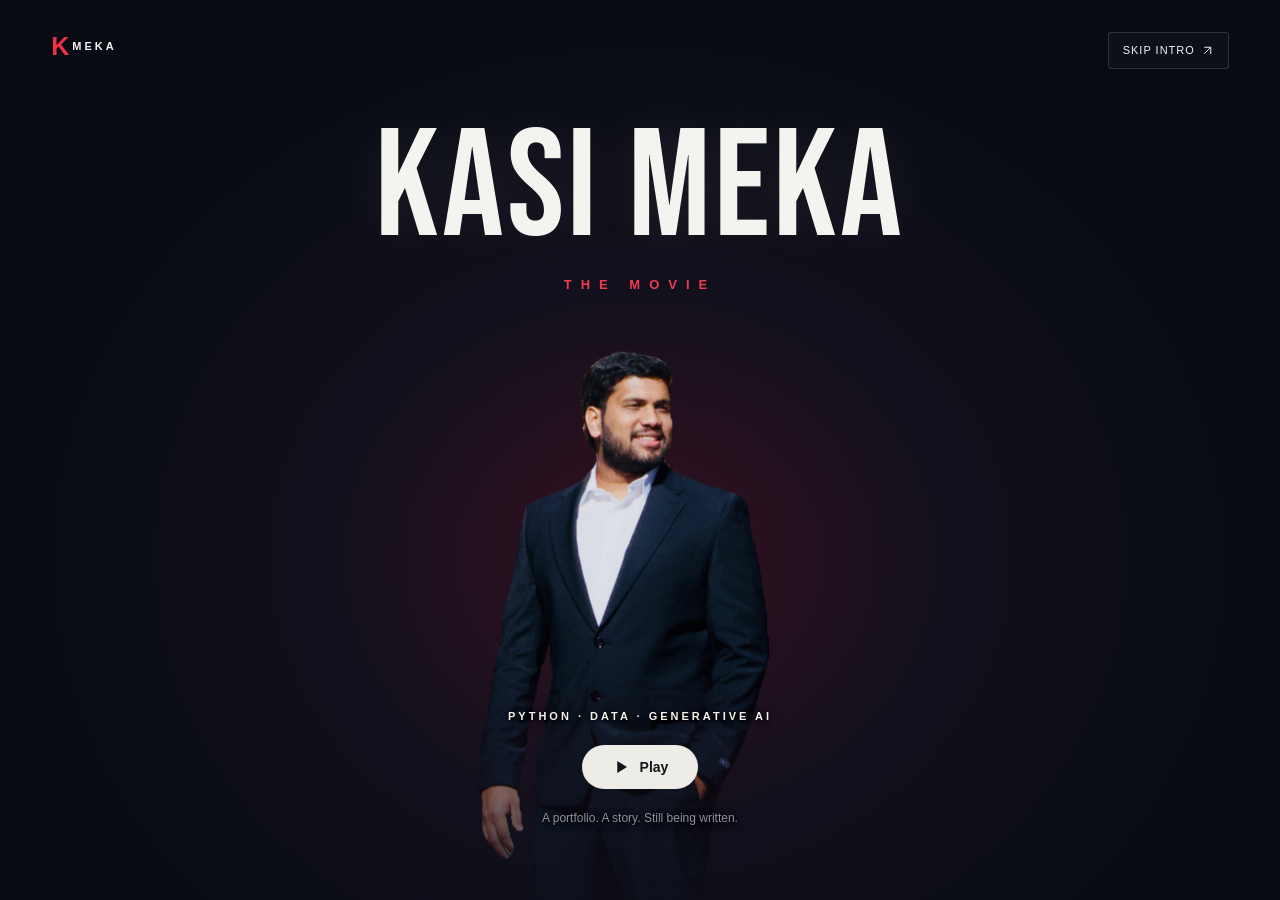
==== commit 60f70e72: "Fix mobile Safari portrait transparency and intro controls" ====
--- a/series.html
+++ b/series.html
@@ -1 +1 @@
-<!doctype html><html lang="en"><head><meta charset="utf-8"><meta name="viewport" content="width=device-width, initial-scale=1"><meta name="theme-color" content="#090910"><meta name="description" content="Kasi Meka — Python developer, data engineer and GenAI builder. Explore the projects, skills and experience behind the story."><title>Kasi Meka | The Movie</title><link rel="preload" href="series-assets/BebasNeue-Regular.ttf" as="font" type="font/ttf" crossorigin><link rel="stylesheet" href="series.css?v=portrait-refined-3"><script src="series.js" defer></script></head><body class="screen-open"><a class="skip-link" href="#resume">Skip to portfolio</a><div id="intro" class="intro-screen"><a class="series-mark intro-mark" href="#home"><b>K</b> MEKA</a><button class="skip-intro" id="skip-intro">Skip intro ↗</button><div class="intro-title"><h1>KASI MEKA</h1><p>THE MOVIE</p></div><img class="intro-portrait" src="profile.jpeg" alt="Kasi Meka" fetchpriority="high"><div class="intro-bottom"><p>PYTHON · DATA · GENERATIVE AI</p><button class="button light" id="intro-play">▶ Play</button><span>A portfolio. A story. Still being written.</span></div></div><div id="profiles" class="profiles-screen" hidden><a class="series-mark" href="#home"><b>K</b> MEKA</a><div class="profile-content"><p class="eyebrow">ONE STORY. YOUR PERSPECTIVE.</p><h2>Choose your perspective</h2><div class="profile-grid"><button class="profile" data-profile="Kasi"><span class="profile-art main-profile"><img src="profile.jpeg" alt=""><small>MAIN</small></span><strong>Kasi</strong><span>The complete portfolio</span></button><button class="profile" data-profile="Recruiter"><span class="profile-art recruiter">R</span><strong>Recruiter</strong><span>Experience, résumé & credentials</span></button><button class="profile" data-profile="Developer"><span class="profile-art developer">&lt;/&gt;</span><strong>Developer</strong><span>Projects, stack & source code</span></button><button class="profile" data-profile="Explorer"><span class="profile-art explorer">✳</span><strong>Explorer</strong><span>A little bit of everything</span></button></div><p class="profile-note">Every perspective explores the same work.<br>Only what plays first changes.</p></div><button class="back-intro" id="back-intro">← Back to the title</button></div><div id="portfolio" hidden><header class="site-header"><a class="series-mark" href="#home" aria-label="Kasi Meka home"><b>K</b> MEKA</a><nav id="desktop-nav" aria-label="Main navigation"><a href="#home" class="active">Home</a><a href="#resume">Résumé</a><a href="#achievements">Achievements</a><a href="#skills">Skills</a><a href="#originals">Work</a><a href="#about">About</a><a href="#journey">Experience</a><a href="#contact">Contact</a></nav><button id="viewer-button" class="viewer-button" aria-label="Change viewer profile"><span id="viewer-name">LET’S PLAY</span><span class="viewer-avatar">K</span></button><button class="mobile-menu" aria-controls="desktop-nav" aria-expanded="false" aria-label="Open navigation">☰</button></header><main><section class="hero" id="home" aria-labelledby="hero-title"><div class="hero-light"></div><div class="hero-art"><img src="profile.jpeg" alt="Kasi Meka in a black suit" fetchpriority="high"><span class="portrait-note">The developer behind the data.</span></div><div class="hero-copy"><p class="series-label"><b>K</b> MEKA</p><h1 id="hero-title">KASI MEKA</h1><p class="series-subtitle">THE MOVIE</p><div class="hero-meta"><span class="quality">HD</span><span>2021 — Present</span><span>4+ years</span><span>5 projects</span><span>4 credentials</span></div><p class="hero-role">PYTHON DEVELOPER · DATA ENGINEER · GEN AI</p><p class="hero-description">Building the systems behind the story. Python services, cloud data pipelines, and AI applications across entertainment, healthcare, and enterprise.</p><div class="hero-actions"><button class="button light" id="replay-intro"><svg viewBox="0 0 24 24" aria-hidden="true"><path d="m8 5 11 7-11 7z" fill="currentColor"/></svg> Play intro</button><a class="button glass" href="series-resume.html" target="_blank" rel="noopener"><span aria-hidden="true">↓</span> View résumé</a><a class="circle-button" href="#about" aria-label="About Kasi">i</a></div><div class="hero-facts"><span><b>01</b> Published paper</span><span><b>03</b> Cloud platforms</span><span><b>04</b> Career chapters</span></div></div><span class="hero-rating">PYTHON / SQL / AI</span></section><section class="continue-section" aria-label="Portfolio episodes"><div class="rail-heading"><h2>Explore the chapters</h2><div><span id="profile-caption">Your portfolio, from the beginning</span><button class="rail-arrow" data-rail="-1" aria-label="Previous episodes">‹</button><button class="rail-arrow" data-rail="1" aria-label="Next episodes">›</button></div></div><div class="episode-rail" id="episode-rail"><a class="episode violet" href="#resume" data-episode="resume"><span class="episode-number">01</span><span class="episode-play"><svg viewBox="0 0 24 24" aria-hidden="true"><path d="m8 5 11 7-11 7z" fill="currentColor"/></svg></span><div><p>CHAPTER 01</p><h3>PROFESSIONAL SNAPSHOT</h3><span>Résumé & background</span></div><span class="episode-progress"><i></i></span></a><a class="episode red" href="#achievements" data-episode="achievements"><span class="episode-number">02</span><span class="episode-play"><svg viewBox="0 0 24 24" aria-hidden="true"><path d="m8 5 11 7-11 7z" fill="currentColor"/></svg></span><div><p>CHAPTER 02</p><h3>MILESTONES</h3><span>Credentials & research</span></div><span class="episode-progress"><i></i></span></a><a class="episode blue" href="#skills" data-episode="skills"><span class="episode-number">03</span><span class="episode-play"><svg viewBox="0 0 24 24" aria-hidden="true"><path d="m8 5 11 7-11 7z" fill="currentColor"/></svg></span><div><p>CHAPTER 03</p><h3>THE TOOLKIT</h3><span>Tools of the trade</span></div><span class="episode-progress"><i></i></span></a><a class="episode red" href="#originals" data-episode="originals"><span class="episode-number">04</span><span class="episode-play"><svg viewBox="0 0 24 24" aria-hidden="true"><path d="m8 5 11 7-11 7z" fill="currentColor"/></svg></span><div><p>CHAPTER 04</p><h3>PROJECT LAB</h3><span>Built with curiosity</span></div><span class="episode-progress"><i></i></span></a><a class="episode violet" href="#about" data-episode="about"><span class="episode-number">05</span><span class="episode-play"><svg viewBox="0 0 24 24" aria-hidden="true"><path d="m8 5 11 7-11 7z" fill="currentColor"/></svg></span><div><p>CHAPTER 05</p><h3>BEHIND THE WORK</h3><span>Meet the developer</span></div><span class="episode-progress"><i></i></span></a><a class="episode gold" href="#journey" data-episode="journey"><span class="episode-number">06</span><span class="episode-play"><svg viewBox="0 0 24 24" aria-hidden="true"><path d="m8 5 11 7-11 7z" fill="currentColor"/></svg></span><div><p>CHAPTER 06</p><h3>CAREER CHAPTERS</h3><span>Four career chapters</span></div><span class="episode-progress"><i></i></span></a><a class="episode green" href="#contact" data-episode="contact"><span class="episode-number">07</span><span class="episode-play"><svg viewBox="0 0 24 24" aria-hidden="true"><path d="m8 5 11 7-11 7z" fill="currentColor"/></svg></span><div><p>CHAPTER 07</p><h3>LET’S CONNECT</h3><span>Let’s build together</span></div><span class="episode-progress"><i></i></span></a></div></section><section class="content-section" id="resume"><div class="section-heading"><div><p class="eyebrow">PROFILE</p><h2>PROFESSIONAL SNAPSHOT</h2></div><p class="section-note">Every chapter, in one place.</p></div><div class="resume-sheet"><div class="resume-sheet-head"><div><span class="tiny-label">STARRING</span><h3>KASI MEKA</h3><p>Python Developer & Data Engineer</p></div><a class="button glass" href="series-resume.html" target="_blank" rel="noopener">View full résumé <span aria-hidden="true">↗</span></a></div><div class="resume-columns"><div><p class="eyebrow">EDUCATION</p><h4>Master’s in Information Science</h4><p>University of North Texas · Denton, TX</p><span class="muted">2024 — 2025</span><p class="eyebrow resume-subhead">EXPERIENCE</p><p>Walt Disney · Cigna Health Care<br>Hindustan Aeronautics Limited · Cognizant</p></div><div><p class="eyebrow">SPECIALTIES</p><p>Backend development · ETL / ELT pipelines<br>Generative AI · Cloud platforms<br>Data engineering · API development</p><p class="eyebrow resume-subhead">THE STACK</p><p>Python · SQL · Snowflake · FastAPI<br>AWS · GCP · Azure · Airflow · Docker</p></div><div><p class="eyebrow">CONNECT</p><a href="mailto:vkvkasi17@gmail.com">vkvkasi17@gmail.com</a><a href="https://www.linkedin.com/in/kasi-meka-2193003b1/" target="_blank" rel="noopener">LinkedIn <span aria-hidden="true">↗</span></a><a href="https://github.com/vkvkasi17-hub" target="_blank" rel="noopener">GitHub <span aria-hidden="true">↗</span></a></div></div></div></section><section class="content-section" id="achievements"><div class="section-heading"><div><p class="eyebrow">THE HIGHLIGHTS</p><h2>LEARNING & MILESTONES</h2></div><p class="section-note">Continuous learning. Work worth sharing.</p></div><div class="highlight-grid"><article class="highlight"><span>01 / RESEARCH</span><h3>PUBLISHED<br>IN AI & ETHICS</h3><p>AI transparency: standards, frameworks, and legislation.</p><a href="https://link.springer.com/article/10.1007/s43681-025-00661-4" target="_blank" rel="noopener">Read the paper ↗</a></article><article class="highlight"><span>02 / EDUCATION</span><h3>MASTER’S<br>INFORMATION SCIENCE</h3><p>University of North Texas · 2024–2025</p><a href="#resume">Explore background ↗</a></article><article class="highlight"><span>03 / ENGINEERING</span><h3>90%+<br>CODE COVERAGE</h3><p>Automated unit testing at Cigna Health Care.</p><a href="#job-1">View the experience ↗</a></article></div><h3 class="credential-label">Certified <span>· 4 credentials</span></h3><div class="credentials"><a class="credential" href="Claude 101.jpg.png" target="_blank" rel="noopener"><span>Anthropic Education</span><h4>Claude 101</h4><b aria-hidden="true">↗</b></a><a class="credential" href="Claude Code in Action.jpg.png" target="_blank" rel="noopener"><span>Anthropic Education</span><h4>Claude Code in Action</h4><b aria-hidden="true">↗</b></a><a class="credential" href="Claude with the Anthropic API.jpg.png" target="_blank" rel="noopener"><span>Anthropic Education</span><h4>Building with the Claude API</h4><b aria-hidden="true">↗</b></a><article class="credential"><span>Columbia University</span><h4>Building customized LLMs with OpenAI</h4></article></div></section><section class="content-section" id="skills"><div class="section-heading"><div><p class="eyebrow">CAPABILITIES</p><h2>THE TOOLKIT</h2></div><p class="section-note">The languages, platforms, and tools behind my work.</p></div><div class="skills-layout"><div class="skill-tabs" role="tablist" aria-label="Skill categories" aria-orientation="vertical"><button role="tab" id="skill-tab-0" aria-controls="skill-panel-0" aria-selected="true" tabindex="0" data-skill="0"><strong>LANGUAGES</strong><span>6 skills · The languages I build with</span></button><button role="tab" id="skill-tab-1" aria-controls="skill-panel-1" aria-selected="false" tabindex="-1" data-skill="1"><strong>GENAI &amp; DATA</strong><span>6 skills · Intelligent data workflows</span></button><button role="tab" id="skill-tab-2" aria-controls="skill-panel-2" aria-selected="false" tabindex="-1" data-skill="2"><strong>CLOUD &amp; DEVOPS</strong><span>8 skills · Shipping reliable systems</span></button></div><div class="skill-panels"><div class="skill-panel" role="tabpanel" id="skill-panel-0" aria-labelledby="skill-tab-0"><p>Languages <span>— From an idea to working software</span></p><div class="skill-grid"><div class="skill"><span>PY</span><strong>Python</strong></div><div class="skill"><span>SQ</span><strong>SQL</strong></div><div class="skill"><span>R</span><strong>R</strong></div><div class="skill"><span>JA</span><strong>Java</strong></div><div class="skill"><span>JA</span><strong>JavaScript</strong></div><div class="skill"><span>TY</span><strong>TypeScript</strong></div></div></div><div class="skill-panel" role="tabpanel" id="skill-panel-1" aria-labelledby="skill-tab-1" hidden><p>GenAI &amp; Data <span>— From raw information to useful intelligence</span></p><div class="skill-grid"><div class="skill"><span>LL</span><strong>LLMs</strong></div><div class="skill"><span>LA</span><strong>LangChain</strong></div><div class="skill"><span>ET</span><strong>ETL/ELT</strong></div><div class="skill"><span>PY</span><strong>PySpark</strong></div><div class="skill"><span>SN</span><strong>Snowflake</strong></div><div class="skill"><span>PA</span><strong>Pandas</strong></div></div></div><div class="skill-panel" role="tabpanel" id="skill-panel-2" aria-labelledby="skill-tab-2" hidden><p>Cloud &amp; DevOps <span>— From development to production</span></p><div class="skill-grid"><div class="skill"><span>AW</span><strong>AWS</strong></div><div class="skill"><span>GC</span><strong>GCP</strong></div><div class="skill"><span>AZ</span><strong>Azure</strong></div><div class="skill"><span>DO</span><strong>Docker</strong></div><div class="skill"><span>GI</span><strong>Git</strong></div><div class="skill"><span>FA</span><strong>FastAPI</strong></div><div class="skill"><span>AI</span><strong>Airflow</strong></div><div class="skill"><span>JE</span><strong>Jenkins</strong></div></div></div></div></div></section><section class="content-section" id="originals"><div class="section-heading"><div><p class="eyebrow">SELECTED WORK</p><h2>PROJECTS IN FOCUS</h2></div><p class="section-note">Five projects in AI, automation, and data.</p></div><div class="projects-grid"><article class="project-card"><button class="project-cover violet" data-project="0" aria-label="Explore AI-Powered PDF Assistant (RAG)"><span class="tiny-label">PERSONAL PROJECT · GenAI</span><span class="project-art" aria-hidden="true">{ AI }</span><h3>AI-Powered PDF Assistant (RAG)</h3><span class="episode-play"><svg viewBox="0 0 24 24" aria-hidden="true"><path d="m8 5 11 7-11 7z" fill="currentColor"/></svg></span></button><div class="project-info"><p>Built a Retrieval-Augmented Generation (RAG) script to chat with local PDF documents.</p><div class="tags"><span>Python</span><span>LangChain</span><span>OpenAI</span><span>ChromaDB</span></div><button class="text-button" data-project="0">Explore project <span aria-hidden="true">↗</span></button></div></article><article class="project-card"><button class="project-cover red" data-project="1" aria-label="Explore Automated Resume Parsing API"><span class="tiny-label">PERSONAL PROJECT · ML</span><span class="project-art" aria-hidden="true">[ JSON ]</span><h3>Automated Resume Parsing API</h3><span class="episode-play"><svg viewBox="0 0 24 24" aria-hidden="true"><path d="m8 5 11 7-11 7z" fill="currentColor"/></svg></span></button><div class="project-info"><p>Designed a scalable REST API using NLP models to extract key entities from unstructured resume PDFs.</p><div class="tags"><span>Python</span><span>FastAPI</span><span>NLP</span></div><button class="text-button" data-project="1">Explore project <span aria-hidden="true">↗</span></button></div></article><article class="project-card"><button class="project-cover blue" data-project="2" aria-label="Explore Automated Image Captioning Engine"><span class="tiny-label">PERSONAL PROJECT · ML</span><span class="project-art" aria-hidden="true">⟨ VISION ⟩</span><h3>Automated Image Captioning Engine</h3><span class="episode-play"><svg viewBox="0 0 24 24" aria-hidden="true"><path d="m8 5 11 7-11 7z" fill="currentColor"/></svg></span></button><div class="project-info"><p>Implemented an ML script leveraging pre-trained vision-language models to automatically caption images.</p><div class="tags"><span>Python</span><span>Hugging Face</span><span>PyTorch</span></div><button class="text-button" data-project="2">Explore project <span aria-hidden="true">↗</span></button></div></article><article class="project-card"><button class="project-cover red" data-project="3" aria-label="Explore ODI Cricket Analytics Dashboard"><span class="tiny-label">PERSONAL PROJECT · Data Viz</span><span class="project-art" aria-hidden="true">20 YEARS</span><h3>ODI Cricket Analytics Dashboard</h3><span class="episode-play"><svg viewBox="0 0 24 24" aria-hidden="true"><path d="m8 5 11 7-11 7z" fill="currentColor"/></svg></span></button><div class="project-info"><p>Utilized Pandas to preprocess match data before designing interactive dashboards uncovering 20 years of trends.</p><div class="tags"><span>Python</span><span>Tableau</span><span>Pandas</span></div><button class="text-button" data-project="3">Explore project <span aria-hidden="true">↗</span></button></div></article><article class="project-card"><button class="project-cover violet" data-project="4" aria-label="Explore LA Crime Pattern Analysis"><span class="tiny-label">PERSONAL PROJECT · Data Viz</span><span class="project-art" aria-hidden="true">LOS ANGELES</span><h3>LA Crime Pattern Analysis</h3><span class="episode-play"><svg viewBox="0 0 24 24" aria-hidden="true"><path d="m8 5 11 7-11 7z" fill="currentColor"/></svg></span></button><div class="project-info"><p>Extracted and cleaned crime datasets using Python to analyze graphical trends across Los Angeles.</p><div class="tags"><span>Python</span><span>Data Analytics</span><span>Tableau</span></div><button class="text-button" data-project="4">Explore project <span aria-hidden="true">↗</span></button></div></article></div></section><section class="content-section" id="about"><div class="section-heading"><div><p class="eyebrow">PERSONAL NOTE</p><h2>BEHIND THE WORK</h2></div><p class="section-note"></p></div><div class="about-layout"><div class="about-portrait"><img src="profile.jpeg" alt="Kasi Meka" loading="lazy"><span>KASI MEKA<br><small>THE PERSON BEHIND THE WORK</small></span></div><div><p class="about-lead">Curious by nature.<br>A builder by choice.</p><p>I’m a Python developer and backend engineer with over four years of experience across healthcare, entertainment, and enterprise applications.</p><p>I build ETL pipelines, scalable APIs, and generative AI workflows. My work connects complex data with systems people can rely on.</p><p>From Snowflake architectures to LLM evaluation pipelines, I enjoy the process of making complicated things work clearly and consistently.</p><div class="tags"><span>Python</span><span>Data engineering</span><span>Generative AI</span></div><a class="button glass" href="https://www.linkedin.com/in/kasi-meka-2193003b1/" target="_blank" rel="noopener">More about me on LinkedIn ↗</a></div></div></section><section class="content-section" id="journey"><div class="section-heading"><div><p class="eyebrow">EXPERIENCE</p><h2>CAREER CHAPTERS</h2></div><p class="section-note">Four roles. Every chapter, in full.</p></div><nav class="season-nav" aria-label="Career seasons"><a href="#job-0"><span>CHAPTER 04</span><strong>Walt Disney</strong></a><a href="#job-1"><span>CHAPTER 03</span><strong>Cigna Health Care</strong></a><a href="#job-2"><span>CHAPTER 02</span><strong>Hindustan Aeronautics Limited (HAL)</strong></a><a href="#job-3"><span>CHAPTER 01</span><strong>Cognizant (Client: MERCK)</strong></a></nav><div class="experience-stack"><article class="job-card" id="job-0" style="--index:0"><div class="job-heading"><div><p class="eyebrow">CHAPTER 04 · CURRENT ROLE</p><h3>ETL Developer</h3><p>Walt Disney | Orlando, Florida</p></div><span>June 2026 – Present</span></div><ul><li>Developed and managed a multi-tiered Snowflake architecture (Base, Application Data, Consumption, and Presentation layers) to transform raw platform data into user-ready analytics views.</li><li>Built and refined a metadata-driven Python framework to standardize complex marketing campaign strings using Regex lookups and automated string parsing.</li><li>Implemented a centralized ERRORS process to manage manual overrides and handle data exceptions, applying corrections directly to master data when standard Regex logic is insufficient.</li><li>Replaced manual view workarounds by engineering an automated schema evolution process that dynamically executes ALTER TABLE operations on locked historical snapshots, ensuring seamless UNION ALL execution between legacy and live datasets.</li><li>Standardized mismatched database column names while actively retaining legacy columns and executing data migration scripts to prevent breaking downstream reporting.</li><li>Managed automated data ingestion via API and Globalscape (FTP), utilizing metadata-driven Python processes to validate file structures and ensure data quality before loading into Snowflake.</li><li>Proposed and designed a &#x27;Magnitude of Change Dashboard&#x27; powered by taxonomy history tables to provide stakeholders with self-service visibility into dimension changes over time.</li><li>Actively participated in weekly taxonomy syncs, sprint planning, and architecture review meetings to review technical flow diagrams, mapping documents, and system designs.</li></ul><p class="environment"><b>Environment</b> Python, SQL (DDL/DML), Snowflake, ETL/Data Pipelines, Regular Expressions (Regex), Globalscape (FTP), MMX Snapshot View Orchestrator, Agile Framework, Git/Version Control</p></article><article class="job-card" id="job-1" style="--index:1"><div class="job-heading"><div><p class="eyebrow">CHAPTER 03 · THE JOURNEY</p><h3>Senior Python Developer</h3><p>Cigna Health Care | Plano, TX</p></div><span>June 2024 – June 2026</span></div><ul><li>Developed Python services integrating Generative AI APIs to automate chatbot response evaluation.</li><li>Designed backend data workflows using Python and SQL to support scalable analytics.</li><li>Implemented automated LLM-based evaluation pipelines to assess chatbot response quality.</li><li>Managed AWS cloud infrastructure using VPC, EC2, ECS, S3, and CloudFormation.</li><li>Developed ETL pipelines from S3 to Snowflake using Python.</li><li>Built APIs using FastAPI and Hug frameworks for cross-functional data sharing.</li><li>Improved project code coverage to over 90% using automated unit testing.</li><li>Built Airflow data pipelines in GCP for enterprise ETL jobs.</li><li>Containerized applications using Docker and deployed via Jenkins CI/CD pipelines.</li></ul></article><article class="job-card" id="job-2" style="--index:2"><div class="job-heading"><div><p class="eyebrow">CHAPTER 02 · THE JOURNEY</p><h3>Python Developer</h3><p>Hindustan Aeronautics Limited (HAL) | Bangalore, India</p></div><span>Aug 2023 – Dec 2023</span></div><ul><li>Developed sensor logic using Python scripts and Unix shell scripting.</li><li>Built Python batch processors to consume and produce various feeds.</li><li>Processed massive Blob datasets using PySpark Map-Reduce.</li><li>Wrote cleaning and munging scripts for large-scale datasets.</li></ul></article><article class="job-card" id="job-3" style="--index:3"><div class="job-heading"><div><p class="eyebrow">CHAPTER 01 · THE JOURNEY</p><h3>Python Developer</h3><p>Cognizant (Client: MERCK) | Hyderabad, India</p></div><span>June 2021 - Jul 2023</span></div><ul><li>Managed automated data workflows using Python, SQL, and R.</li><li>Developed pandas scripts for complex CSV data manipulation and comparison.</li><li>Built a Django-based GUI for dynamic code documentation display.</li><li>Executed long-term technological fixes for data and system bottlenecks.</li></ul></article></div></section><section class="content-section contact-section" id="contact"><p class="eyebrow">LET’S CONNECT</p><h2>LET’S BUILD<br>SOMETHING GREAT.</h2><p>Have a project, an opportunity, or a problem worth solving?<br>I’d love to hear about it.</p><a class="button light" href="mailto:vkvkasi17@gmail.com">Let’s talk ↗</a><div class="contact-links"><a href="mailto:vkvkasi17@gmail.com">vkvkasi17@gmail.com</a><a href="https://www.linkedin.com/in/kasi-meka-2193003b1/" target="_blank" rel="noopener">LinkedIn ↗</a><a href="https://github.com/vkvkasi17-hub" target="_blank" rel="noopener">GitHub ↗</a></div></section></main><footer><a class="series-mark" href="#home"><b>K</b> MEKA</a><p>Kasi Meka · The story continues.</p><a href="#home">Back to the opening ↑</a></footer></div><dialog id="project-dialog"><button class="dialog-close" aria-label="Close project details">×</button><div id="project-details"></div></dialog><noscript><style>#intro,#profiles{display:none!important}#portfolio[hidden]{display:block!important}body{overflow:auto!important}</style></noscript></body></html>+<!doctype html><html lang="en"><head><meta charset="utf-8"><meta name="viewport" content="width=device-width, initial-scale=1"><meta name="theme-color" content="#090910"><meta name="description" content="Kasi Meka — Python developer, data engineer and GenAI builder. Explore the projects, skills and experience behind the story."><title>Kasi Meka | The Movie</title><link rel="preload" href="series-assets/BebasNeue-Regular.ttf" as="font" type="font/ttf" crossorigin><link rel="stylesheet" href="series.css?v=mobile-safari-4"><script src="series.js" defer></script></head><body class="screen-open"><a class="skip-link" href="#resume">Skip to portfolio</a><div id="intro" class="intro-screen"><a class="series-mark intro-mark" href="#home"><b>K</b> MEKA</a><button class="skip-intro" id="skip-intro">Skip intro <svg viewBox="0 0 24 24" aria-hidden="true"><path d="M6 18 18 6M6 6h12v12" fill="none" stroke="currentColor" stroke-width="1.8"/></svg></button><div class="intro-title"><h1>KASI MEKA</h1><p>THE MOVIE</p></div><img class="intro-portrait" src="series-assets/profile-transparent.png" alt="Kasi Meka" fetchpriority="high"><div class="intro-bottom"><p>PYTHON · DATA · GENERATIVE AI</p><button class="button light" id="intro-play"><svg viewBox="0 0 24 24" aria-hidden="true"><path d="M7 4v16l13-8z" fill="currentColor"/></svg><span>Play</span></button><span>A portfolio. A story. Still being written.</span></div></div><div id="profiles" class="profiles-screen" hidden><a class="series-mark" href="#home"><b>K</b> MEKA</a><div class="profile-content"><p class="eyebrow">ONE STORY. YOUR PERSPECTIVE.</p><h2>Choose your perspective</h2><div class="profile-grid"><button class="profile" data-profile="Kasi"><span class="profile-art main-profile"><img src="series-assets/profile-transparent.png" alt=""><small>MAIN</small></span><strong>Kasi</strong><span>The complete portfolio</span></button><button class="profile" data-profile="Recruiter"><span class="profile-art recruiter">R</span><strong>Recruiter</strong><span>Experience, résumé & credentials</span></button><button class="profile" data-profile="Developer"><span class="profile-art developer">&lt;/&gt;</span><strong>Developer</strong><span>Projects, stack & source code</span></button><button class="profile" data-profile="Explorer"><span class="profile-art explorer">✳</span><strong>Explorer</strong><span>A little bit of everything</span></button></div><p class="profile-note">Every perspective explores the same work.<br>Only what plays first changes.</p></div><button class="back-intro" id="back-intro">← Back to the title</button></div><div id="portfolio" hidden><header class="site-header"><a class="series-mark" href="#home" aria-label="Kasi Meka home"><b>K</b> MEKA</a><nav id="desktop-nav" aria-label="Main navigation"><a href="#home" class="active">Home</a><a href="#resume">Résumé</a><a href="#achievements">Achievements</a><a href="#skills">Skills</a><a href="#originals">Work</a><a href="#about">About</a><a href="#journey">Experience</a><a href="#contact">Contact</a></nav><button id="viewer-button" class="viewer-button" aria-label="Change viewer profile"><span id="viewer-name">LET’S PLAY</span><span class="viewer-avatar">K</span></button><button class="mobile-menu" aria-controls="desktop-nav" aria-expanded="false" aria-label="Open navigation">☰</button></header><main><section class="hero" id="home" aria-labelledby="hero-title"><div class="hero-light"></div><div class="hero-art"><img src="series-assets/profile-transparent.png" alt="Kasi Meka in a black suit" fetchpriority="high"><span class="portrait-note">The developer behind the data.</span></div><div class="hero-copy"><p class="series-label"><b>K</b> MEKA</p><h1 id="hero-title">KASI MEKA</h1><p class="series-subtitle">THE MOVIE</p><div class="hero-meta"><span class="quality">HD</span><span>2021 — Present</span><span>4+ years</span><span>5 projects</span><span>4 credentials</span></div><p class="hero-role">PYTHON DEVELOPER · DATA ENGINEER · GEN AI</p><p class="hero-description">Building the systems behind the story. Python services, cloud data pipelines, and AI applications across entertainment, healthcare, and enterprise.</p><div class="hero-actions"><button class="button light" id="replay-intro"><svg viewBox="0 0 24 24" aria-hidden="true"><path d="m8 5 11 7-11 7z" fill="currentColor"/></svg> Play intro</button><a class="button glass" href="series-resume.html" target="_blank" rel="noopener"><span aria-hidden="true">↓</span> View résumé</a><a class="circle-button" href="#about" aria-label="About Kasi">i</a></div><div class="hero-facts"><span><b>01</b> Published paper</span><span><b>03</b> Cloud platforms</span><span><b>04</b> Career chapters</span></div></div><span class="hero-rating">PYTHON / SQL / AI</span></section><section class="continue-section" aria-label="Portfolio episodes"><div class="rail-heading"><h2>Explore the chapters</h2><div><span id="profile-caption">Your portfolio, from the beginning</span><button class="rail-arrow" data-rail="-1" aria-label="Previous episodes">‹</button><button class="rail-arrow" data-rail="1" aria-label="Next episodes">›</button></div></div><div class="episode-rail" id="episode-rail"><a class="episode violet" href="#resume" data-episode="resume"><span class="episode-number">01</span><span class="episode-play"><svg viewBox="0 0 24 24" aria-hidden="true"><path d="m8 5 11 7-11 7z" fill="currentColor"/></svg></span><div><p>CHAPTER 01</p><h3>PROFESSIONAL SNAPSHOT</h3><span>Résumé & background</span></div><span class="episode-progress"><i></i></span></a><a class="episode red" href="#achievements" data-episode="achievements"><span class="episode-number">02</span><span class="episode-play"><svg viewBox="0 0 24 24" aria-hidden="true"><path d="m8 5 11 7-11 7z" fill="currentColor"/></svg></span><div><p>CHAPTER 02</p><h3>MILESTONES</h3><span>Credentials & research</span></div><span class="episode-progress"><i></i></span></a><a class="episode blue" href="#skills" data-episode="skills"><span class="episode-number">03</span><span class="episode-play"><svg viewBox="0 0 24 24" aria-hidden="true"><path d="m8 5 11 7-11 7z" fill="currentColor"/></svg></span><div><p>CHAPTER 03</p><h3>THE TOOLKIT</h3><span>Tools of the trade</span></div><span class="episode-progress"><i></i></span></a><a class="episode red" href="#originals" data-episode="originals"><span class="episode-number">04</span><span class="episode-play"><svg viewBox="0 0 24 24" aria-hidden="true"><path d="m8 5 11 7-11 7z" fill="currentColor"/></svg></span><div><p>CHAPTER 04</p><h3>PROJECT LAB</h3><span>Built with curiosity</span></div><span class="episode-progress"><i></i></span></a><a class="episode violet" href="#about" data-episode="about"><span class="episode-number">05</span><span class="episode-play"><svg viewBox="0 0 24 24" aria-hidden="true"><path d="m8 5 11 7-11 7z" fill="currentColor"/></svg></span><div><p>CHAPTER 05</p><h3>BEHIND THE WORK</h3><span>Meet the developer</span></div><span class="episode-progress"><i></i></span></a><a class="episode gold" href="#journey" data-episode="journey"><span class="episode-number">06</span><span class="episode-play"><svg viewBox="0 0 24 24" aria-hidden="true"><path d="m8 5 11 7-11 7z" fill="currentColor"/></svg></span><div><p>CHAPTER 06</p><h3>CAREER CHAPTERS</h3><span>Four career chapters</span></div><span class="episode-progress"><i></i></span></a><a class="episode green" href="#contact" data-episode="contact"><span class="episode-number">07</span><span class="episode-play"><svg viewBox="0 0 24 24" aria-hidden="true"><path d="m8 5 11 7-11 7z" fill="currentColor"/></svg></span><div><p>CHAPTER 07</p><h3>LET’S CONNECT</h3><span>Let’s build together</span></div><span class="episode-progress"><i></i></span></a></div></section><section class="content-section" id="resume"><div class="section-heading"><div><p class="eyebrow">PROFILE</p><h2>PROFESSIONAL SNAPSHOT</h2></div><p class="section-note">Every chapter, in one place.</p></div><div class="resume-sheet"><div class="resume-sheet-head"><div><span class="tiny-label">STARRING</span><h3>KASI MEKA</h3><p>Python Developer & Data Engineer</p></div><a class="button glass" href="series-resume.html" target="_blank" rel="noopener">View full résumé <span aria-hidden="true">↗</span></a></div><div class="resume-columns"><div><p class="eyebrow">EDUCATION</p><h4>Master’s in Information Science</h4><p>University of North Texas · Denton, TX</p><span class="muted">2024 — 2025</span><p class="eyebrow resume-subhead">EXPERIENCE</p><p>Walt Disney · Cigna Health Care<br>Hindustan Aeronautics Limited · Cognizant</p></div><div><p class="eyebrow">SPECIALTIES</p><p>Backend development · ETL / ELT pipelines<br>Generative AI · Cloud platforms<br>Data engineering · API development</p><p class="eyebrow resume-subhead">THE STACK</p><p>Python · SQL · Snowflake · FastAPI<br>AWS · GCP · Azure · Airflow · Docker</p></div><div><p class="eyebrow">CONNECT</p><a href="mailto:vkvkasi17@gmail.com">vkvkasi17@gmail.com</a><a href="https://www.linkedin.com/in/kasi-meka-2193003b1/" target="_blank" rel="noopener">LinkedIn <span aria-hidden="true">↗</span></a><a href="https://github.com/vkvkasi17-hub" target="_blank" rel="noopener">GitHub <span aria-hidden="true">↗</span></a></div></div></div></section><section class="content-section" id="achievements"><div class="section-heading"><div><p class="eyebrow">THE HIGHLIGHTS</p><h2>LEARNING & MILESTONES</h2></div><p class="section-note">Continuous learning. Work worth sharing.</p></div><div class="highlight-grid"><article class="highlight"><span>01 / RESEARCH</span><h3>PUBLISHED<br>IN AI & ETHICS</h3><p>AI transparency: standards, frameworks, and legislation.</p><a href="https://link.springer.com/article/10.1007/s43681-025-00661-4" target="_blank" rel="noopener">Read the paper ↗</a></article><article class="highlight"><span>02 / EDUCATION</span><h3>MASTER’S<br>INFORMATION SCIENCE</h3><p>University of North Texas · 2024–2025</p><a href="#resume">Explore background ↗</a></article><article class="highlight"><span>03 / ENGINEERING</span><h3>90%+<br>CODE COVERAGE</h3><p>Automated unit testing at Cigna Health Care.</p><a href="#job-1">View the experience ↗</a></article></div><h3 class="credential-label">Certified <span>· 4 credentials</span></h3><div class="credentials"><a class="credential" href="Claude 101.jpg.png" target="_blank" rel="noopener"><span>Anthropic Education</span><h4>Claude 101</h4><b aria-hidden="true">↗</b></a><a class="credential" href="Claude Code in Action.jpg.png" target="_blank" rel="noopener"><span>Anthropic Education</span><h4>Claude Code in Action</h4><b aria-hidden="true">↗</b></a><a class="credential" href="Claude with the Anthropic API.jpg.png" target="_blank" rel="noopener"><span>Anthropic Education</span><h4>Building with the Claude API</h4><b aria-hidden="true">↗</b></a><article class="credential"><span>Columbia University</span><h4>Building customized LLMs with OpenAI</h4></article></div></section><section class="content-section" id="skills"><div class="section-heading"><div><p class="eyebrow">CAPABILITIES</p><h2>THE TOOLKIT</h2></div><p class="section-note">The languages, platforms, and tools behind my work.</p></div><div class="skills-layout"><div class="skill-tabs" role="tablist" aria-label="Skill categories" aria-orientation="vertical"><button role="tab" id="skill-tab-0" aria-controls="skill-panel-0" aria-selected="true" tabindex="0" data-skill="0"><strong>LANGUAGES</strong><span>6 skills · The languages I build with</span></button><button role="tab" id="skill-tab-1" aria-controls="skill-panel-1" aria-selected="false" tabindex="-1" data-skill="1"><strong>GENAI &amp; DATA</strong><span>6 skills · Intelligent data workflows</span></button><button role="tab" id="skill-tab-2" aria-controls="skill-panel-2" aria-selected="false" tabindex="-1" data-skill="2"><strong>CLOUD &amp; DEVOPS</strong><span>8 skills · Shipping reliable systems</span></button></div><div class="skill-panels"><div class="skill-panel" role="tabpanel" id="skill-panel-0" aria-labelledby="skill-tab-0"><p>Languages <span>— From an idea to working software</span></p><div class="skill-grid"><div class="skill"><span>PY</span><strong>Python</strong></div><div class="skill"><span>SQ</span><strong>SQL</strong></div><div class="skill"><span>R</span><strong>R</strong></div><div class="skill"><span>JA</span><strong>Java</strong></div><div class="skill"><span>JA</span><strong>JavaScript</strong></div><div class="skill"><span>TY</span><strong>TypeScript</strong></div></div></div><div class="skill-panel" role="tabpanel" id="skill-panel-1" aria-labelledby="skill-tab-1" hidden><p>GenAI &amp; Data <span>— From raw information to useful intelligence</span></p><div class="skill-grid"><div class="skill"><span>LL</span><strong>LLMs</strong></div><div class="skill"><span>LA</span><strong>LangChain</strong></div><div class="skill"><span>ET</span><strong>ETL/ELT</strong></div><div class="skill"><span>PY</span><strong>PySpark</strong></div><div class="skill"><span>SN</span><strong>Snowflake</strong></div><div class="skill"><span>PA</span><strong>Pandas</strong></div></div></div><div class="skill-panel" role="tabpanel" id="skill-panel-2" aria-labelledby="skill-tab-2" hidden><p>Cloud &amp; DevOps <span>— From development to production</span></p><div class="skill-grid"><div class="skill"><span>AW</span><strong>AWS</strong></div><div class="skill"><span>GC</span><strong>GCP</strong></div><div class="skill"><span>AZ</span><strong>Azure</strong></div><div class="skill"><span>DO</span><strong>Docker</strong></div><div class="skill"><span>GI</span><strong>Git</strong></div><div class="skill"><span>FA</span><strong>FastAPI</strong></div><div class="skill"><span>AI</span><strong>Airflow</strong></div><div class="skill"><span>JE</span><strong>Jenkins</strong></div></div></div></div></div></section><section class="content-section" id="originals"><div class="section-heading"><div><p class="eyebrow">SELECTED WORK</p><h2>PROJECTS IN FOCUS</h2></div><p class="section-note">Five projects in AI, automation, and data.</p></div><div class="projects-grid"><article class="project-card"><button class="project-cover violet" data-project="0" aria-label="Explore AI-Powered PDF Assistant (RAG)"><span class="tiny-label">PERSONAL PROJECT · GenAI</span><span class="project-art" aria-hidden="true">{ AI }</span><h3>AI-Powered PDF Assistant (RAG)</h3><span class="episode-play"><svg viewBox="0 0 24 24" aria-hidden="true"><path d="m8 5 11 7-11 7z" fill="currentColor"/></svg></span></button><div class="project-info"><p>Built a Retrieval-Augmented Generation (RAG) script to chat with local PDF documents.</p><div class="tags"><span>Python</span><span>LangChain</span><span>OpenAI</span><span>ChromaDB</span></div><button class="text-button" data-project="0">Explore project <span aria-hidden="true">↗</span></button></div></article><article class="project-card"><button class="project-cover red" data-project="1" aria-label="Explore Automated Resume Parsing API"><span class="tiny-label">PERSONAL PROJECT · ML</span><span class="project-art" aria-hidden="true">[ JSON ]</span><h3>Automated Resume Parsing API</h3><span class="episode-play"><svg viewBox="0 0 24 24" aria-hidden="true"><path d="m8 5 11 7-11 7z" fill="currentColor"/></svg></span></button><div class="project-info"><p>Designed a scalable REST API using NLP models to extract key entities from unstructured resume PDFs.</p><div class="tags"><span>Python</span><span>FastAPI</span><span>NLP</span></div><button class="text-button" data-project="1">Explore project <span aria-hidden="true">↗</span></button></div></article><article class="project-card"><button class="project-cover blue" data-project="2" aria-label="Explore Automated Image Captioning Engine"><span class="tiny-label">PERSONAL PROJECT · ML</span><span class="project-art" aria-hidden="true">⟨ VISION ⟩</span><h3>Automated Image Captioning Engine</h3><span class="episode-play"><svg viewBox="0 0 24 24" aria-hidden="true"><path d="m8 5 11 7-11 7z" fill="currentColor"/></svg></span></button><div class="project-info"><p>Implemented an ML script leveraging pre-trained vision-language models to automatically caption images.</p><div class="tags"><span>Python</span><span>Hugging Face</span><span>PyTorch</span></div><button class="text-button" data-project="2">Explore project <span aria-hidden="true">↗</span></button></div></article><article class="project-card"><button class="project-cover red" data-project="3" aria-label="Explore ODI Cricket Analytics Dashboard"><span class="tiny-label">PERSONAL PROJECT · Data Viz</span><span class="project-art" aria-hidden="true">20 YEARS</span><h3>ODI Cricket Analytics Dashboard</h3><span class="episode-play"><svg viewBox="0 0 24 24" aria-hidden="true"><path d="m8 5 11 7-11 7z" fill="currentColor"/></svg></span></button><div class="project-info"><p>Utilized Pandas to preprocess match data before designing interactive dashboards uncovering 20 years of trends.</p><div class="tags"><span>Python</span><span>Tableau</span><span>Pandas</span></div><button class="text-button" data-project="3">Explore project <span aria-hidden="true">↗</span></button></div></article><article class="project-card"><button class="project-cover violet" data-project="4" aria-label="Explore LA Crime Pattern Analysis"><span class="tiny-label">PERSONAL PROJECT · Data Viz</span><span class="project-art" aria-hidden="true">LOS ANGELES</span><h3>LA Crime Pattern Analysis</h3><span class="episode-play"><svg viewBox="0 0 24 24" aria-hidden="true"><path d="m8 5 11 7-11 7z" fill="currentColor"/></svg></span></button><div class="project-info"><p>Extracted and cleaned crime datasets using Python to analyze graphical trends across Los Angeles.</p><div class="tags"><span>Python</span><span>Data Analytics</span><span>Tableau</span></div><button class="text-button" data-project="4">Explore project <span aria-hidden="true">↗</span></button></div></article></div></section><section class="content-section" id="about"><div class="section-heading"><div><p class="eyebrow">PERSONAL NOTE</p><h2>BEHIND THE WORK</h2></div><p class="section-note"></p></div><div class="about-layout"><div class="about-portrait"><img src="series-assets/profile-transparent.png" alt="Kasi Meka" loading="lazy"><span>KASI MEKA<br><small>THE PERSON BEHIND THE WORK</small></span></div><div><p class="about-lead">Curious by nature.<br>A builder by choice.</p><p>I’m a Python developer and backend engineer with over four years of experience across healthcare, entertainment, and enterprise applications.</p><p>I build ETL pipelines, scalable APIs, and generative AI workflows. My work connects complex data with systems people can rely on.</p><p>From Snowflake architectures to LLM evaluation pipelines, I enjoy the process of making complicated things work clearly and consistently.</p><div class="tags"><span>Python</span><span>Data engineering</span><span>Generative AI</span></div><a class="button glass" href="https://www.linkedin.com/in/kasi-meka-2193003b1/" target="_blank" rel="noopener">More about me on LinkedIn ↗</a></div></div></section><section class="content-section" id="journey"><div class="section-heading"><div><p class="eyebrow">EXPERIENCE</p><h2>CAREER CHAPTERS</h2></div><p class="section-note">Four roles. Every chapter, in full.</p></div><nav class="season-nav" aria-label="Career seasons"><a href="#job-0"><span>CHAPTER 04</span><strong>Walt Disney</strong></a><a href="#job-1"><span>CHAPTER 03</span><strong>Cigna Health Care</strong></a><a href="#job-2"><span>CHAPTER 02</span><strong>Hindustan Aeronautics Limited (HAL)</strong></a><a href="#job-3"><span>CHAPTER 01</span><strong>Cognizant (Client: MERCK)</strong></a></nav><div class="experience-stack"><article class="job-card" id="job-0" style="--index:0"><div class="job-heading"><div><p class="eyebrow">CHAPTER 04 · CURRENT ROLE</p><h3>ETL Developer</h3><p>Walt Disney | Orlando, Florida</p></div><span>June 2026 – Present</span></div><ul><li>Developed and managed a multi-tiered Snowflake architecture (Base, Application Data, Consumption, and Presentation layers) to transform raw platform data into user-ready analytics views.</li><li>Built and refined a metadata-driven Python framework to standardize complex marketing campaign strings using Regex lookups and automated string parsing.</li><li>Implemented a centralized ERRORS process to manage manual overrides and handle data exceptions, applying corrections directly to master data when standard Regex logic is insufficient.</li><li>Replaced manual view workarounds by engineering an automated schema evolution process that dynamically executes ALTER TABLE operations on locked historical snapshots, ensuring seamless UNION ALL execution between legacy and live datasets.</li><li>Standardized mismatched database column names while actively retaining legacy columns and executing data migration scripts to prevent breaking downstream reporting.</li><li>Managed automated data ingestion via API and Globalscape (FTP), utilizing metadata-driven Python processes to validate file structures and ensure data quality before loading into Snowflake.</li><li>Proposed and designed a &#x27;Magnitude of Change Dashboard&#x27; powered by taxonomy history tables to provide stakeholders with self-service visibility into dimension changes over time.</li><li>Actively participated in weekly taxonomy syncs, sprint planning, and architecture review meetings to review technical flow diagrams, mapping documents, and system designs.</li></ul><p class="environment"><b>Environment</b> Python, SQL (DDL/DML), Snowflake, ETL/Data Pipelines, Regular Expressions (Regex), Globalscape (FTP), MMX Snapshot View Orchestrator, Agile Framework, Git/Version Control</p></article><article class="job-card" id="job-1" style="--index:1"><div class="job-heading"><div><p class="eyebrow">CHAPTER 03 · THE JOURNEY</p><h3>Senior Python Developer</h3><p>Cigna Health Care | Plano, TX</p></div><span>June 2024 – June 2026</span></div><ul><li>Developed Python services integrating Generative AI APIs to automate chatbot response evaluation.</li><li>Designed backend data workflows using Python and SQL to support scalable analytics.</li><li>Implemented automated LLM-based evaluation pipelines to assess chatbot response quality.</li><li>Managed AWS cloud infrastructure using VPC, EC2, ECS, S3, and CloudFormation.</li><li>Developed ETL pipelines from S3 to Snowflake using Python.</li><li>Built APIs using FastAPI and Hug frameworks for cross-functional data sharing.</li><li>Improved project code coverage to over 90% using automated unit testing.</li><li>Built Airflow data pipelines in GCP for enterprise ETL jobs.</li><li>Containerized applications using Docker and deployed via Jenkins CI/CD pipelines.</li></ul></article><article class="job-card" id="job-2" style="--index:2"><div class="job-heading"><div><p class="eyebrow">CHAPTER 02 · THE JOURNEY</p><h3>Python Developer</h3><p>Hindustan Aeronautics Limited (HAL) | Bangalore, India</p></div><span>Aug 2023 – Dec 2023</span></div><ul><li>Developed sensor logic using Python scripts and Unix shell scripting.</li><li>Built Python batch processors to consume and produce various feeds.</li><li>Processed massive Blob datasets using PySpark Map-Reduce.</li><li>Wrote cleaning and munging scripts for large-scale datasets.</li></ul></article><article class="job-card" id="job-3" style="--index:3"><div class="job-heading"><div><p class="eyebrow">CHAPTER 01 · THE JOURNEY</p><h3>Python Developer</h3><p>Cognizant (Client: MERCK) | Hyderabad, India</p></div><span>June 2021 - Jul 2023</span></div><ul><li>Managed automated data workflows using Python, SQL, and R.</li><li>Developed pandas scripts for complex CSV data manipulation and comparison.</li><li>Built a Django-based GUI for dynamic code documentation display.</li><li>Executed long-term technological fixes for data and system bottlenecks.</li></ul></article></div></section><section class="content-section contact-section" id="contact"><p class="eyebrow">LET’S CONNECT</p><h2>LET’S BUILD<br>SOMETHING GREAT.</h2><p>Have a project, an opportunity, or a problem worth solving?<br>I’d love to hear about it.</p><a class="button light" href="mailto:vkvkasi17@gmail.com">Let’s talk ↗</a><div class="contact-links"><a href="mailto:vkvkasi17@gmail.com">vkvkasi17@gmail.com</a><a href="https://www.linkedin.com/in/kasi-meka-2193003b1/" target="_blank" rel="noopener">LinkedIn ↗</a><a href="https://github.com/vkvkasi17-hub" target="_blank" rel="noopener">GitHub ↗</a></div></section></main><footer><a class="series-mark" href="#home"><b>K</b> MEKA</a><p>Kasi Meka · The story continues.</p><a href="#home">Back to the opening ↑</a></footer></div><dialog id="project-dialog"><button class="dialog-close" aria-label="Close project details">×</button><div id="project-details"></div></dialog><noscript><style>#intro,#profiles{display:none!important}#portfolio[hidden]{display:block!important}body{overflow:auto!important}</style></noscript></body></html>
--- a/series.css
+++ b/series.css
@@ -46,3 +46,17 @@
 
 /* Give the profile selector portrait more breathing room. */
 .main-profile img{width:290%;top:-35%}
+
+/* Bake the silhouette into PNG alpha so Safari never exposes the source background. */
+.intro-portrait,.hero-art img,.main-profile img,.about-portrait>img{-webkit-mask-image:none;mask-image:none;mask-composite:add;mask-mode:alpha}
+.intro-portrait{-webkit-mask-image:linear-gradient(#000 57%,transparent 90%);mask-image:linear-gradient(#000 57%,transparent 90%)}
+.skip-intro{display:inline-flex;align-items:center;gap:6px}.skip-intro svg{width:13px;height:13px}
+#intro-play{-webkit-appearance:none;appearance:none;line-height:1.2;color:#141419;flex-shrink:0}
+#intro-play svg{width:18px;height:18px;display:block;flex:none}
+@media(max-width:760px){
+ .intro-screen{height:100svh;bottom:auto}
+ .intro-title{top:18%}
+ .intro-portrait{width:min(205vw,900px);top:calc(35% - min(29.3vw,128.7px))}
+ .intro-bottom{bottom:max(7%,env(safe-area-inset-bottom));gap:16px}
+ #intro-play{min-width:126px;min-height:48px;padding:12px 26px;gap:8px}
+}
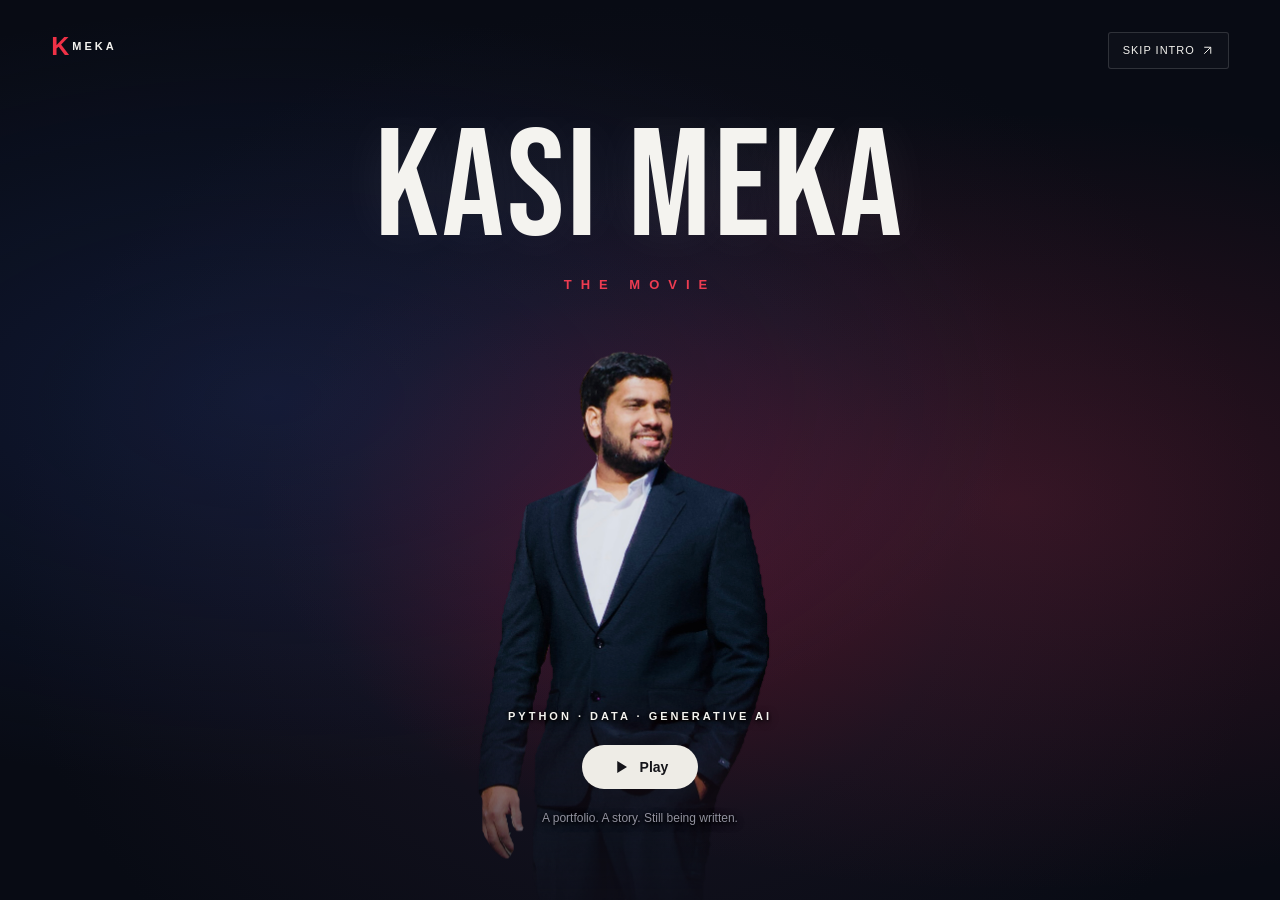
==== commit fef3299b: "Add cinematic intro, interactive cards and scroll animations" ====
--- a/series.html
+++ b/series.html
@@ -1 +1 @@
-<!doctype html><html lang="en"><head><meta charset="utf-8"><meta name="viewport" content="width=device-width, initial-scale=1"><meta name="theme-color" content="#090910"><meta name="description" content="Kasi Meka — Python developer, data engineer and GenAI builder. Explore the projects, skills and experience behind the story."><title>Kasi Meka | The Movie</title><link rel="preload" href="series-assets/BebasNeue-Regular.ttf" as="font" type="font/ttf" crossorigin><link rel="stylesheet" href="series.css?v=mobile-safari-4"><script src="series.js" defer></script></head><body class="screen-open"><a class="skip-link" href="#resume">Skip to portfolio</a><div id="intro" class="intro-screen"><a class="series-mark intro-mark" href="#home"><b>K</b> MEKA</a><button class="skip-intro" id="skip-intro">Skip intro <svg viewBox="0 0 24 24" aria-hidden="true"><path d="M6 18 18 6M6 6h12v12" fill="none" stroke="currentColor" stroke-width="1.8"/></svg></button><div class="intro-title"><h1>KASI MEKA</h1><p>THE MOVIE</p></div><img class="intro-portrait" src="series-assets/profile-transparent.png" alt="Kasi Meka" fetchpriority="high"><div class="intro-bottom"><p>PYTHON · DATA · GENERATIVE AI</p><button class="button light" id="intro-play"><svg viewBox="0 0 24 24" aria-hidden="true"><path d="M7 4v16l13-8z" fill="currentColor"/></svg><span>Play</span></button><span>A portfolio. A story. Still being written.</span></div></div><div id="profiles" class="profiles-screen" hidden><a class="series-mark" href="#home"><b>K</b> MEKA</a><div class="profile-content"><p class="eyebrow">ONE STORY. YOUR PERSPECTIVE.</p><h2>Choose your perspective</h2><div class="profile-grid"><button class="profile" data-profile="Kasi"><span class="profile-art main-profile"><img src="series-assets/profile-transparent.png" alt=""><small>MAIN</small></span><strong>Kasi</strong><span>The complete portfolio</span></button><button class="profile" data-profile="Recruiter"><span class="profile-art recruiter">R</span><strong>Recruiter</strong><span>Experience, résumé & credentials</span></button><button class="profile" data-profile="Developer"><span class="profile-art developer">&lt;/&gt;</span><strong>Developer</strong><span>Projects, stack & source code</span></button><button class="profile" data-profile="Explorer"><span class="profile-art explorer">✳</span><strong>Explorer</strong><span>A little bit of everything</span></button></div><p class="profile-note">Every perspective explores the same work.<br>Only what plays first changes.</p></div><button class="back-intro" id="back-intro">← Back to the title</button></div><div id="portfolio" hidden><header class="site-header"><a class="series-mark" href="#home" aria-label="Kasi Meka home"><b>K</b> MEKA</a><nav id="desktop-nav" aria-label="Main navigation"><a href="#home" class="active">Home</a><a href="#resume">Résumé</a><a href="#achievements">Achievements</a><a href="#skills">Skills</a><a href="#originals">Work</a><a href="#about">About</a><a href="#journey">Experience</a><a href="#contact">Contact</a></nav><button id="viewer-button" class="viewer-button" aria-label="Change viewer profile"><span id="viewer-name">LET’S PLAY</span><span class="viewer-avatar">K</span></button><button class="mobile-menu" aria-controls="desktop-nav" aria-expanded="false" aria-label="Open navigation">☰</button></header><main><section class="hero" id="home" aria-labelledby="hero-title"><div class="hero-light"></div><div class="hero-art"><img src="series-assets/profile-transparent.png" alt="Kasi Meka in a black suit" fetchpriority="high"><span class="portrait-note">The developer behind the data.</span></div><div class="hero-copy"><p class="series-label"><b>K</b> MEKA</p><h1 id="hero-title">KASI MEKA</h1><p class="series-subtitle">THE MOVIE</p><div class="hero-meta"><span class="quality">HD</span><span>2021 — Present</span><span>4+ years</span><span>5 projects</span><span>4 credentials</span></div><p class="hero-role">PYTHON DEVELOPER · DATA ENGINEER · GEN AI</p><p class="hero-description">Building the systems behind the story. Python services, cloud data pipelines, and AI applications across entertainment, healthcare, and enterprise.</p><div class="hero-actions"><button class="button light" id="replay-intro"><svg viewBox="0 0 24 24" aria-hidden="true"><path d="m8 5 11 7-11 7z" fill="currentColor"/></svg> Play intro</button><a class="button glass" href="series-resume.html" target="_blank" rel="noopener"><span aria-hidden="true">↓</span> View résumé</a><a class="circle-button" href="#about" aria-label="About Kasi">i</a></div><div class="hero-facts"><span><b>01</b> Published paper</span><span><b>03</b> Cloud platforms</span><span><b>04</b> Career chapters</span></div></div><span class="hero-rating">PYTHON / SQL / AI</span></section><section class="continue-section" aria-label="Portfolio episodes"><div class="rail-heading"><h2>Explore the chapters</h2><div><span id="profile-caption">Your portfolio, from the beginning</span><button class="rail-arrow" data-rail="-1" aria-label="Previous episodes">‹</button><button class="rail-arrow" data-rail="1" aria-label="Next episodes">›</button></div></div><div class="episode-rail" id="episode-rail"><a class="episode violet" href="#resume" data-episode="resume"><span class="episode-number">01</span><span class="episode-play"><svg viewBox="0 0 24 24" aria-hidden="true"><path d="m8 5 11 7-11 7z" fill="currentColor"/></svg></span><div><p>CHAPTER 01</p><h3>PROFESSIONAL SNAPSHOT</h3><span>Résumé & background</span></div><span class="episode-progress"><i></i></span></a><a class="episode red" href="#achievements" data-episode="achievements"><span class="episode-number">02</span><span class="episode-play"><svg viewBox="0 0 24 24" aria-hidden="true"><path d="m8 5 11 7-11 7z" fill="currentColor"/></svg></span><div><p>CHAPTER 02</p><h3>MILESTONES</h3><span>Credentials & research</span></div><span class="episode-progress"><i></i></span></a><a class="episode blue" href="#skills" data-episode="skills"><span class="episode-number">03</span><span class="episode-play"><svg viewBox="0 0 24 24" aria-hidden="true"><path d="m8 5 11 7-11 7z" fill="currentColor"/></svg></span><div><p>CHAPTER 03</p><h3>THE TOOLKIT</h3><span>Tools of the trade</span></div><span class="episode-progress"><i></i></span></a><a class="episode red" href="#originals" data-episode="originals"><span class="episode-number">04</span><span class="episode-play"><svg viewBox="0 0 24 24" aria-hidden="true"><path d="m8 5 11 7-11 7z" fill="currentColor"/></svg></span><div><p>CHAPTER 04</p><h3>PROJECT LAB</h3><span>Built with curiosity</span></div><span class="episode-progress"><i></i></span></a><a class="episode violet" href="#about" data-episode="about"><span class="episode-number">05</span><span class="episode-play"><svg viewBox="0 0 24 24" aria-hidden="true"><path d="m8 5 11 7-11 7z" fill="currentColor"/></svg></span><div><p>CHAPTER 05</p><h3>BEHIND THE WORK</h3><span>Meet the developer</span></div><span class="episode-progress"><i></i></span></a><a class="episode gold" href="#journey" data-episode="journey"><span class="episode-number">06</span><span class="episode-play"><svg viewBox="0 0 24 24" aria-hidden="true"><path d="m8 5 11 7-11 7z" fill="currentColor"/></svg></span><div><p>CHAPTER 06</p><h3>CAREER CHAPTERS</h3><span>Four career chapters</span></div><span class="episode-progress"><i></i></span></a><a class="episode green" href="#contact" data-episode="contact"><span class="episode-number">07</span><span class="episode-play"><svg viewBox="0 0 24 24" aria-hidden="true"><path d="m8 5 11 7-11 7z" fill="currentColor"/></svg></span><div><p>CHAPTER 07</p><h3>LET’S CONNECT</h3><span>Let’s build together</span></div><span class="episode-progress"><i></i></span></a></div></section><section class="content-section" id="resume"><div class="section-heading"><div><p class="eyebrow">PROFILE</p><h2>PROFESSIONAL SNAPSHOT</h2></div><p class="section-note">Every chapter, in one place.</p></div><div class="resume-sheet"><div class="resume-sheet-head"><div><span class="tiny-label">STARRING</span><h3>KASI MEKA</h3><p>Python Developer & Data Engineer</p></div><a class="button glass" href="series-resume.html" target="_blank" rel="noopener">View full résumé <span aria-hidden="true">↗</span></a></div><div class="resume-columns"><div><p class="eyebrow">EDUCATION</p><h4>Master’s in Information Science</h4><p>University of North Texas · Denton, TX</p><span class="muted">2024 — 2025</span><p class="eyebrow resume-subhead">EXPERIENCE</p><p>Walt Disney · Cigna Health Care<br>Hindustan Aeronautics Limited · Cognizant</p></div><div><p class="eyebrow">SPECIALTIES</p><p>Backend development · ETL / ELT pipelines<br>Generative AI · Cloud platforms<br>Data engineering · API development</p><p class="eyebrow resume-subhead">THE STACK</p><p>Python · SQL · Snowflake · FastAPI<br>AWS · GCP · Azure · Airflow · Docker</p></div><div><p class="eyebrow">CONNECT</p><a href="mailto:vkvkasi17@gmail.com">vkvkasi17@gmail.com</a><a href="https://www.linkedin.com/in/kasi-meka-2193003b1/" target="_blank" rel="noopener">LinkedIn <span aria-hidden="true">↗</span></a><a href="https://github.com/vkvkasi17-hub" target="_blank" rel="noopener">GitHub <span aria-hidden="true">↗</span></a></div></div></div></section><section class="content-section" id="achievements"><div class="section-heading"><div><p class="eyebrow">THE HIGHLIGHTS</p><h2>LEARNING & MILESTONES</h2></div><p class="section-note">Continuous learning. Work worth sharing.</p></div><div class="highlight-grid"><article class="highlight"><span>01 / RESEARCH</span><h3>PUBLISHED<br>IN AI & ETHICS</h3><p>AI transparency: standards, frameworks, and legislation.</p><a href="https://link.springer.com/article/10.1007/s43681-025-00661-4" target="_blank" rel="noopener">Read the paper ↗</a></article><article class="highlight"><span>02 / EDUCATION</span><h3>MASTER’S<br>INFORMATION SCIENCE</h3><p>University of North Texas · 2024–2025</p><a href="#resume">Explore background ↗</a></article><article class="highlight"><span>03 / ENGINEERING</span><h3>90%+<br>CODE COVERAGE</h3><p>Automated unit testing at Cigna Health Care.</p><a href="#job-1">View the experience ↗</a></article></div><h3 class="credential-label">Certified <span>· 4 credentials</span></h3><div class="credentials"><a class="credential" href="Claude 101.jpg.png" target="_blank" rel="noopener"><span>Anthropic Education</span><h4>Claude 101</h4><b aria-hidden="true">↗</b></a><a class="credential" href="Claude Code in Action.jpg.png" target="_blank" rel="noopener"><span>Anthropic Education</span><h4>Claude Code in Action</h4><b aria-hidden="true">↗</b></a><a class="credential" href="Claude with the Anthropic API.jpg.png" target="_blank" rel="noopener"><span>Anthropic Education</span><h4>Building with the Claude API</h4><b aria-hidden="true">↗</b></a><article class="credential"><span>Columbia University</span><h4>Building customized LLMs with OpenAI</h4></article></div></section><section class="content-section" id="skills"><div class="section-heading"><div><p class="eyebrow">CAPABILITIES</p><h2>THE TOOLKIT</h2></div><p class="section-note">The languages, platforms, and tools behind my work.</p></div><div class="skills-layout"><div class="skill-tabs" role="tablist" aria-label="Skill categories" aria-orientation="vertical"><button role="tab" id="skill-tab-0" aria-controls="skill-panel-0" aria-selected="true" tabindex="0" data-skill="0"><strong>LANGUAGES</strong><span>6 skills · The languages I build with</span></button><button role="tab" id="skill-tab-1" aria-controls="skill-panel-1" aria-selected="false" tabindex="-1" data-skill="1"><strong>GENAI &amp; DATA</strong><span>6 skills · Intelligent data workflows</span></button><button role="tab" id="skill-tab-2" aria-controls="skill-panel-2" aria-selected="false" tabindex="-1" data-skill="2"><strong>CLOUD &amp; DEVOPS</strong><span>8 skills · Shipping reliable systems</span></button></div><div class="skill-panels"><div class="skill-panel" role="tabpanel" id="skill-panel-0" aria-labelledby="skill-tab-0"><p>Languages <span>— From an idea to working software</span></p><div class="skill-grid"><div class="skill"><span>PY</span><strong>Python</strong></div><div class="skill"><span>SQ</span><strong>SQL</strong></div><div class="skill"><span>R</span><strong>R</strong></div><div class="skill"><span>JA</span><strong>Java</strong></div><div class="skill"><span>JA</span><strong>JavaScript</strong></div><div class="skill"><span>TY</span><strong>TypeScript</strong></div></div></div><div class="skill-panel" role="tabpanel" id="skill-panel-1" aria-labelledby="skill-tab-1" hidden><p>GenAI &amp; Data <span>— From raw information to useful intelligence</span></p><div class="skill-grid"><div class="skill"><span>LL</span><strong>LLMs</strong></div><div class="skill"><span>LA</span><strong>LangChain</strong></div><div class="skill"><span>ET</span><strong>ETL/ELT</strong></div><div class="skill"><span>PY</span><strong>PySpark</strong></div><div class="skill"><span>SN</span><strong>Snowflake</strong></div><div class="skill"><span>PA</span><strong>Pandas</strong></div></div></div><div class="skill-panel" role="tabpanel" id="skill-panel-2" aria-labelledby="skill-tab-2" hidden><p>Cloud &amp; DevOps <span>— From development to production</span></p><div class="skill-grid"><div class="skill"><span>AW</span><strong>AWS</strong></div><div class="skill"><span>GC</span><strong>GCP</strong></div><div class="skill"><span>AZ</span><strong>Azure</strong></div><div class="skill"><span>DO</span><strong>Docker</strong></div><div class="skill"><span>GI</span><strong>Git</strong></div><div class="skill"><span>FA</span><strong>FastAPI</strong></div><div class="skill"><span>AI</span><strong>Airflow</strong></div><div class="skill"><span>JE</span><strong>Jenkins</strong></div></div></div></div></div></section><section class="content-section" id="originals"><div class="section-heading"><div><p class="eyebrow">SELECTED WORK</p><h2>PROJECTS IN FOCUS</h2></div><p class="section-note">Five projects in AI, automation, and data.</p></div><div class="projects-grid"><article class="project-card"><button class="project-cover violet" data-project="0" aria-label="Explore AI-Powered PDF Assistant (RAG)"><span class="tiny-label">PERSONAL PROJECT · GenAI</span><span class="project-art" aria-hidden="true">{ AI }</span><h3>AI-Powered PDF Assistant (RAG)</h3><span class="episode-play"><svg viewBox="0 0 24 24" aria-hidden="true"><path d="m8 5 11 7-11 7z" fill="currentColor"/></svg></span></button><div class="project-info"><p>Built a Retrieval-Augmented Generation (RAG) script to chat with local PDF documents.</p><div class="tags"><span>Python</span><span>LangChain</span><span>OpenAI</span><span>ChromaDB</span></div><button class="text-button" data-project="0">Explore project <span aria-hidden="true">↗</span></button></div></article><article class="project-card"><button class="project-cover red" data-project="1" aria-label="Explore Automated Resume Parsing API"><span class="tiny-label">PERSONAL PROJECT · ML</span><span class="project-art" aria-hidden="true">[ JSON ]</span><h3>Automated Resume Parsing API</h3><span class="episode-play"><svg viewBox="0 0 24 24" aria-hidden="true"><path d="m8 5 11 7-11 7z" fill="currentColor"/></svg></span></button><div class="project-info"><p>Designed a scalable REST API using NLP models to extract key entities from unstructured resume PDFs.</p><div class="tags"><span>Python</span><span>FastAPI</span><span>NLP</span></div><button class="text-button" data-project="1">Explore project <span aria-hidden="true">↗</span></button></div></article><article class="project-card"><button class="project-cover blue" data-project="2" aria-label="Explore Automated Image Captioning Engine"><span class="tiny-label">PERSONAL PROJECT · ML</span><span class="project-art" aria-hidden="true">⟨ VISION ⟩</span><h3>Automated Image Captioning Engine</h3><span class="episode-play"><svg viewBox="0 0 24 24" aria-hidden="true"><path d="m8 5 11 7-11 7z" fill="currentColor"/></svg></span></button><div class="project-info"><p>Implemented an ML script leveraging pre-trained vision-language models to automatically caption images.</p><div class="tags"><span>Python</span><span>Hugging Face</span><span>PyTorch</span></div><button class="text-button" data-project="2">Explore project <span aria-hidden="true">↗</span></button></div></article><article class="project-card"><button class="project-cover red" data-project="3" aria-label="Explore ODI Cricket Analytics Dashboard"><span class="tiny-label">PERSONAL PROJECT · Data Viz</span><span class="project-art" aria-hidden="true">20 YEARS</span><h3>ODI Cricket Analytics Dashboard</h3><span class="episode-play"><svg viewBox="0 0 24 24" aria-hidden="true"><path d="m8 5 11 7-11 7z" fill="currentColor"/></svg></span></button><div class="project-info"><p>Utilized Pandas to preprocess match data before designing interactive dashboards uncovering 20 years of trends.</p><div class="tags"><span>Python</span><span>Tableau</span><span>Pandas</span></div><button class="text-button" data-project="3">Explore project <span aria-hidden="true">↗</span></button></div></article><article class="project-card"><button class="project-cover violet" data-project="4" aria-label="Explore LA Crime Pattern Analysis"><span class="tiny-label">PERSONAL PROJECT · Data Viz</span><span class="project-art" aria-hidden="true">LOS ANGELES</span><h3>LA Crime Pattern Analysis</h3><span class="episode-play"><svg viewBox="0 0 24 24" aria-hidden="true"><path d="m8 5 11 7-11 7z" fill="currentColor"/></svg></span></button><div class="project-info"><p>Extracted and cleaned crime datasets using Python to analyze graphical trends across Los Angeles.</p><div class="tags"><span>Python</span><span>Data Analytics</span><span>Tableau</span></div><button class="text-button" data-project="4">Explore project <span aria-hidden="true">↗</span></button></div></article></div></section><section class="content-section" id="about"><div class="section-heading"><div><p class="eyebrow">PERSONAL NOTE</p><h2>BEHIND THE WORK</h2></div><p class="section-note"></p></div><div class="about-layout"><div class="about-portrait"><img src="series-assets/profile-transparent.png" alt="Kasi Meka" loading="lazy"><span>KASI MEKA<br><small>THE PERSON BEHIND THE WORK</small></span></div><div><p class="about-lead">Curious by nature.<br>A builder by choice.</p><p>I’m a Python developer and backend engineer with over four years of experience across healthcare, entertainment, and enterprise applications.</p><p>I build ETL pipelines, scalable APIs, and generative AI workflows. My work connects complex data with systems people can rely on.</p><p>From Snowflake architectures to LLM evaluation pipelines, I enjoy the process of making complicated things work clearly and consistently.</p><div class="tags"><span>Python</span><span>Data engineering</span><span>Generative AI</span></div><a class="button glass" href="https://www.linkedin.com/in/kasi-meka-2193003b1/" target="_blank" rel="noopener">More about me on LinkedIn ↗</a></div></div></section><section class="content-section" id="journey"><div class="section-heading"><div><p class="eyebrow">EXPERIENCE</p><h2>CAREER CHAPTERS</h2></div><p class="section-note">Four roles. Every chapter, in full.</p></div><nav class="season-nav" aria-label="Career seasons"><a href="#job-0"><span>CHAPTER 04</span><strong>Walt Disney</strong></a><a href="#job-1"><span>CHAPTER 03</span><strong>Cigna Health Care</strong></a><a href="#job-2"><span>CHAPTER 02</span><strong>Hindustan Aeronautics Limited (HAL)</strong></a><a href="#job-3"><span>CHAPTER 01</span><strong>Cognizant (Client: MERCK)</strong></a></nav><div class="experience-stack"><article class="job-card" id="job-0" style="--index:0"><div class="job-heading"><div><p class="eyebrow">CHAPTER 04 · CURRENT ROLE</p><h3>ETL Developer</h3><p>Walt Disney | Orlando, Florida</p></div><span>June 2026 – Present</span></div><ul><li>Developed and managed a multi-tiered Snowflake architecture (Base, Application Data, Consumption, and Presentation layers) to transform raw platform data into user-ready analytics views.</li><li>Built and refined a metadata-driven Python framework to standardize complex marketing campaign strings using Regex lookups and automated string parsing.</li><li>Implemented a centralized ERRORS process to manage manual overrides and handle data exceptions, applying corrections directly to master data when standard Regex logic is insufficient.</li><li>Replaced manual view workarounds by engineering an automated schema evolution process that dynamically executes ALTER TABLE operations on locked historical snapshots, ensuring seamless UNION ALL execution between legacy and live datasets.</li><li>Standardized mismatched database column names while actively retaining legacy columns and executing data migration scripts to prevent breaking downstream reporting.</li><li>Managed automated data ingestion via API and Globalscape (FTP), utilizing metadata-driven Python processes to validate file structures and ensure data quality before loading into Snowflake.</li><li>Proposed and designed a &#x27;Magnitude of Change Dashboard&#x27; powered by taxonomy history tables to provide stakeholders with self-service visibility into dimension changes over time.</li><li>Actively participated in weekly taxonomy syncs, sprint planning, and architecture review meetings to review technical flow diagrams, mapping documents, and system designs.</li></ul><p class="environment"><b>Environment</b> Python, SQL (DDL/DML), Snowflake, ETL/Data Pipelines, Regular Expressions (Regex), Globalscape (FTP), MMX Snapshot View Orchestrator, Agile Framework, Git/Version Control</p></article><article class="job-card" id="job-1" style="--index:1"><div class="job-heading"><div><p class="eyebrow">CHAPTER 03 · THE JOURNEY</p><h3>Senior Python Developer</h3><p>Cigna Health Care | Plano, TX</p></div><span>June 2024 – June 2026</span></div><ul><li>Developed Python services integrating Generative AI APIs to automate chatbot response evaluation.</li><li>Designed backend data workflows using Python and SQL to support scalable analytics.</li><li>Implemented automated LLM-based evaluation pipelines to assess chatbot response quality.</li><li>Managed AWS cloud infrastructure using VPC, EC2, ECS, S3, and CloudFormation.</li><li>Developed ETL pipelines from S3 to Snowflake using Python.</li><li>Built APIs using FastAPI and Hug frameworks for cross-functional data sharing.</li><li>Improved project code coverage to over 90% using automated unit testing.</li><li>Built Airflow data pipelines in GCP for enterprise ETL jobs.</li><li>Containerized applications using Docker and deployed via Jenkins CI/CD pipelines.</li></ul></article><article class="job-card" id="job-2" style="--index:2"><div class="job-heading"><div><p class="eyebrow">CHAPTER 02 · THE JOURNEY</p><h3>Python Developer</h3><p>Hindustan Aeronautics Limited (HAL) | Bangalore, India</p></div><span>Aug 2023 – Dec 2023</span></div><ul><li>Developed sensor logic using Python scripts and Unix shell scripting.</li><li>Built Python batch processors to consume and produce various feeds.</li><li>Processed massive Blob datasets using PySpark Map-Reduce.</li><li>Wrote cleaning and munging scripts for large-scale datasets.</li></ul></article><article class="job-card" id="job-3" style="--index:3"><div class="job-heading"><div><p class="eyebrow">CHAPTER 01 · THE JOURNEY</p><h3>Python Developer</h3><p>Cognizant (Client: MERCK) | Hyderabad, India</p></div><span>June 2021 - Jul 2023</span></div><ul><li>Managed automated data workflows using Python, SQL, and R.</li><li>Developed pandas scripts for complex CSV data manipulation and comparison.</li><li>Built a Django-based GUI for dynamic code documentation display.</li><li>Executed long-term technological fixes for data and system bottlenecks.</li></ul></article></div></section><section class="content-section contact-section" id="contact"><p class="eyebrow">LET’S CONNECT</p><h2>LET’S BUILD<br>SOMETHING GREAT.</h2><p>Have a project, an opportunity, or a problem worth solving?<br>I’d love to hear about it.</p><a class="button light" href="mailto:vkvkasi17@gmail.com">Let’s talk ↗</a><div class="contact-links"><a href="mailto:vkvkasi17@gmail.com">vkvkasi17@gmail.com</a><a href="https://www.linkedin.com/in/kasi-meka-2193003b1/" target="_blank" rel="noopener">LinkedIn ↗</a><a href="https://github.com/vkvkasi17-hub" target="_blank" rel="noopener">GitHub ↗</a></div></section></main><footer><a class="series-mark" href="#home"><b>K</b> MEKA</a><p>Kasi Meka · The story continues.</p><a href="#home">Back to the opening ↑</a></footer></div><dialog id="project-dialog"><button class="dialog-close" aria-label="Close project details">×</button><div id="project-details"></div></dialog><noscript><style>#intro,#profiles{display:none!important}#portfolio[hidden]{display:block!important}body{overflow:auto!important}</style></noscript></body></html>+<!doctype html><html lang="en"><head><meta charset="utf-8"><meta name="viewport" content="width=device-width, initial-scale=1"><meta name="theme-color" content="#090910"><meta name="description" content="Kasi Meka — Python developer, data engineer and GenAI builder. Explore the projects, skills and experience behind the story."><title>Kasi Meka | The Movie</title><link rel="preload" href="series-assets/BebasNeue-Regular.ttf" as="font" type="font/ttf" crossorigin><link rel="stylesheet" href="series.css?v=cinema-motion-5"><script src="series.js?v=cinema-motion-5" defer></script></head><body class="screen-open"><a class="skip-link" href="#resume">Skip to portfolio</a><div id="intro" class="intro-screen"><a class="series-mark intro-mark" href="#home"><b>K</b> MEKA</a><button class="skip-intro" id="skip-intro">Skip intro <svg viewBox="0 0 24 24" aria-hidden="true"><path d="M6 18 18 6M6 6h12v12" fill="none" stroke="currentColor" stroke-width="1.8"/></svg></button><div class="intro-title"><h1>KASI MEKA</h1><p>THE MOVIE</p></div><img class="intro-portrait" src="series-assets/profile-transparent.png" alt="Kasi Meka" fetchpriority="high"><div class="intro-bottom"><p>PYTHON · DATA · GENERATIVE AI</p><button class="button light" id="intro-play"><svg viewBox="0 0 24 24" aria-hidden="true"><path d="M7 4v16l13-8z" fill="currentColor"/></svg><span>Play</span></button><span>A portfolio. A story. Still being written.</span></div></div><div id="profiles" class="profiles-screen" hidden><a class="series-mark" href="#home"><b>K</b> MEKA</a><div class="profile-content"><p class="eyebrow">ONE STORY. YOUR PERSPECTIVE.</p><h2>Choose your perspective</h2><div class="profile-grid"><button class="profile" data-profile="Kasi"><span class="profile-art main-profile"><img src="series-assets/profile-transparent.png" alt=""><small>MAIN</small></span><strong>Kasi</strong><span>The complete portfolio</span></button><button class="profile" data-profile="Recruiter"><span class="profile-art recruiter">R</span><strong>Recruiter</strong><span>Experience, résumé & credentials</span></button><button class="profile" data-profile="Developer"><span class="profile-art developer">&lt;/&gt;</span><strong>Developer</strong><span>Projects, stack & source code</span></button><button class="profile" data-profile="Explorer"><span class="profile-art explorer">✳</span><strong>Explorer</strong><span>A little bit of everything</span></button></div><p class="profile-note">Every perspective explores the same work.<br>Only what plays first changes.</p></div><button class="back-intro" id="back-intro">← Back to the title</button></div><div id="portfolio" hidden><header class="site-header"><a class="series-mark" href="#home" aria-label="Kasi Meka home"><b>K</b> MEKA</a><nav id="desktop-nav" aria-label="Main navigation"><a href="#home" class="active">Home</a><a href="#resume">Résumé</a><a href="#achievements">Achievements</a><a href="#skills">Skills</a><a href="#originals">Work</a><a href="#about">About</a><a href="#journey">Experience</a><a href="#contact">Contact</a></nav><button id="viewer-button" class="viewer-button" aria-label="Change viewer profile"><span id="viewer-name">LET’S PLAY</span><span class="viewer-avatar">K</span></button><button class="mobile-menu" aria-controls="desktop-nav" aria-expanded="false" aria-label="Open navigation">☰</button></header><main><section class="hero" id="home" aria-labelledby="hero-title"><div class="hero-light"></div><div class="hero-art"><img src="series-assets/profile-transparent.png" alt="Kasi Meka in a black suit" fetchpriority="high"><span class="portrait-note">The developer behind the data.</span></div><div class="hero-copy"><p class="series-label"><b>K</b> MEKA</p><h1 id="hero-title">KASI MEKA</h1><p class="series-subtitle">THE MOVIE</p><div class="hero-meta"><span class="quality">HD</span><span>2021 — Present</span><span>4+ years</span><span>5 projects</span><span>4 credentials</span></div><p class="hero-role">PYTHON DEVELOPER · DATA ENGINEER · GEN AI</p><p class="hero-description">Building the systems behind the story. Python services, cloud data pipelines, and AI applications across entertainment, healthcare, and enterprise.</p><div class="hero-actions"><button class="button light" id="replay-intro"><svg viewBox="0 0 24 24" aria-hidden="true"><path d="m8 5 11 7-11 7z" fill="currentColor"/></svg> Play intro</button><a class="button glass" href="series-resume.html" target="_blank" rel="noopener"><span aria-hidden="true">↓</span> View résumé</a><a class="circle-button" href="#about" aria-label="About Kasi">i</a></div><div class="hero-facts"><span><b>01</b> Published paper</span><span><b>03</b> Cloud platforms</span><span><b>04</b> Career chapters</span></div></div><span class="hero-rating">PYTHON / SQL / AI</span></section><section class="continue-section" aria-label="Portfolio episodes"><div class="rail-heading"><h2>Explore the chapters</h2><div><span id="profile-caption">Your portfolio, from the beginning</span><button class="rail-arrow" data-rail="-1" aria-label="Previous episodes">‹</button><button class="rail-arrow" data-rail="1" aria-label="Next episodes">›</button></div></div><div class="episode-rail" id="episode-rail"><a class="episode violet" href="#resume" data-episode="resume"><span class="episode-number">01</span><span class="episode-play"><svg viewBox="0 0 24 24" aria-hidden="true"><path d="m8 5 11 7-11 7z" fill="currentColor"/></svg></span><div><p>CHAPTER 01</p><h3>PROFESSIONAL SNAPSHOT</h3><span>Résumé & background</span></div><span class="episode-progress"><i></i></span></a><a class="episode red" href="#achievements" data-episode="achievements"><span class="episode-number">02</span><span class="episode-play"><svg viewBox="0 0 24 24" aria-hidden="true"><path d="m8 5 11 7-11 7z" fill="currentColor"/></svg></span><div><p>CHAPTER 02</p><h3>MILESTONES</h3><span>Credentials & research</span></div><span class="episode-progress"><i></i></span></a><a class="episode blue" href="#skills" data-episode="skills"><span class="episode-number">03</span><span class="episode-play"><svg viewBox="0 0 24 24" aria-hidden="true"><path d="m8 5 11 7-11 7z" fill="currentColor"/></svg></span><div><p>CHAPTER 03</p><h3>THE TOOLKIT</h3><span>Tools of the trade</span></div><span class="episode-progress"><i></i></span></a><a class="episode red" href="#originals" data-episode="originals"><span class="episode-number">04</span><span class="episode-play"><svg viewBox="0 0 24 24" aria-hidden="true"><path d="m8 5 11 7-11 7z" fill="currentColor"/></svg></span><div><p>CHAPTER 04</p><h3>PROJECT LAB</h3><span>Built with curiosity</span></div><span class="episode-progress"><i></i></span></a><a class="episode violet" href="#about" data-episode="about"><span class="episode-number">05</span><span class="episode-play"><svg viewBox="0 0 24 24" aria-hidden="true"><path d="m8 5 11 7-11 7z" fill="currentColor"/></svg></span><div><p>CHAPTER 05</p><h3>BEHIND THE WORK</h3><span>Meet the developer</span></div><span class="episode-progress"><i></i></span></a><a class="episode gold" href="#journey" data-episode="journey"><span class="episode-number">06</span><span class="episode-play"><svg viewBox="0 0 24 24" aria-hidden="true"><path d="m8 5 11 7-11 7z" fill="currentColor"/></svg></span><div><p>CHAPTER 06</p><h3>CAREER CHAPTERS</h3><span>Four career chapters</span></div><span class="episode-progress"><i></i></span></a><a class="episode green" href="#contact" data-episode="contact"><span class="episode-number">07</span><span class="episode-play"><svg viewBox="0 0 24 24" aria-hidden="true"><path d="m8 5 11 7-11 7z" fill="currentColor"/></svg></span><div><p>CHAPTER 07</p><h3>LET’S CONNECT</h3><span>Let’s build together</span></div><span class="episode-progress"><i></i></span></a></div></section><section class="content-section" id="resume"><div class="section-heading"><div><p class="eyebrow">PROFILE</p><h2>PROFESSIONAL SNAPSHOT</h2></div><p class="section-note">Every chapter, in one place.</p></div><div class="resume-sheet"><div class="resume-sheet-head"><div><span class="tiny-label">STARRING</span><h3>KASI MEKA</h3><p>Python Developer & Data Engineer</p></div><a class="button glass" href="series-resume.html" target="_blank" rel="noopener">View full résumé <span aria-hidden="true">↗</span></a></div><div class="resume-columns"><div><p class="eyebrow">EDUCATION</p><h4>Master’s in Information Science</h4><p>University of North Texas · Denton, TX</p><span class="muted">2024 — 2025</span><p class="eyebrow resume-subhead">EXPERIENCE</p><p>Walt Disney · Cigna Health Care<br>Hindustan Aeronautics Limited · Cognizant</p></div><div><p class="eyebrow">SPECIALTIES</p><p>Backend development · ETL / ELT pipelines<br>Generative AI · Cloud platforms<br>Data engineering · API development</p><p class="eyebrow resume-subhead">THE STACK</p><p>Python · SQL · Snowflake · FastAPI<br>AWS · GCP · Azure · Airflow · Docker</p></div><div><p class="eyebrow">CONNECT</p><a href="mailto:vkvkasi17@gmail.com">vkvkasi17@gmail.com</a><a href="https://www.linkedin.com/in/kasi-meka-2193003b1/" target="_blank" rel="noopener">LinkedIn <span aria-hidden="true">↗</span></a><a href="https://github.com/vkvkasi17-hub" target="_blank" rel="noopener">GitHub <span aria-hidden="true">↗</span></a></div></div></div></section><section class="content-section" id="achievements"><div class="section-heading"><div><p class="eyebrow">THE HIGHLIGHTS</p><h2>LEARNING & MILESTONES</h2></div><p class="section-note">Continuous learning. Work worth sharing.</p></div><div class="highlight-grid"><article class="highlight"><span>01 / RESEARCH</span><h3>PUBLISHED<br>IN AI & ETHICS</h3><p>AI transparency: standards, frameworks, and legislation.</p><a href="https://link.springer.com/article/10.1007/s43681-025-00661-4" target="_blank" rel="noopener">Read the paper ↗</a></article><article class="highlight"><span>02 / EDUCATION</span><h3>MASTER’S<br>INFORMATION SCIENCE</h3><p>University of North Texas · 2024–2025</p><a href="#resume">Explore background ↗</a></article><article class="highlight"><span>03 / ENGINEERING</span><h3>90%+<br>CODE COVERAGE</h3><p>Automated unit testing at Cigna Health Care.</p><a href="#job-1">View the experience ↗</a></article></div><h3 class="credential-label">Certified <span>· 4 credentials</span></h3><div class="credentials"><a class="credential" href="Claude 101.jpg.png" target="_blank" rel="noopener"><span>Anthropic Education</span><h4>Claude 101</h4><b aria-hidden="true">↗</b></a><a class="credential" href="Claude Code in Action.jpg.png" target="_blank" rel="noopener"><span>Anthropic Education</span><h4>Claude Code in Action</h4><b aria-hidden="true">↗</b></a><a class="credential" href="Claude with the Anthropic API.jpg.png" target="_blank" rel="noopener"><span>Anthropic Education</span><h4>Building with the Claude API</h4><b aria-hidden="true">↗</b></a><article class="credential"><span>Columbia University</span><h4>Building customized LLMs with OpenAI</h4></article></div></section><section class="content-section" id="skills"><div class="section-heading"><div><p class="eyebrow">CAPABILITIES</p><h2>THE TOOLKIT</h2></div><p class="section-note">The languages, platforms, and tools behind my work.</p></div><div class="skills-layout"><div class="skill-tabs" role="tablist" aria-label="Skill categories" aria-orientation="vertical"><button role="tab" id="skill-tab-0" aria-controls="skill-panel-0" aria-selected="true" tabindex="0" data-skill="0"><strong>LANGUAGES</strong><span>6 skills · The languages I build with</span></button><button role="tab" id="skill-tab-1" aria-controls="skill-panel-1" aria-selected="false" tabindex="-1" data-skill="1"><strong>GENAI &amp; DATA</strong><span>6 skills · Intelligent data workflows</span></button><button role="tab" id="skill-tab-2" aria-controls="skill-panel-2" aria-selected="false" tabindex="-1" data-skill="2"><strong>CLOUD &amp; DEVOPS</strong><span>8 skills · Shipping reliable systems</span></button></div><div class="skill-panels"><div class="skill-panel" role="tabpanel" id="skill-panel-0" aria-labelledby="skill-tab-0"><p>Languages <span>— From an idea to working software</span></p><div class="skill-grid"><div class="skill"><span>PY</span><strong>Python</strong></div><div class="skill"><span>SQ</span><strong>SQL</strong></div><div class="skill"><span>R</span><strong>R</strong></div><div class="skill"><span>JA</span><strong>Java</strong></div><div class="skill"><span>JA</span><strong>JavaScript</strong></div><div class="skill"><span>TY</span><strong>TypeScript</strong></div></div></div><div class="skill-panel" role="tabpanel" id="skill-panel-1" aria-labelledby="skill-tab-1" hidden><p>GenAI &amp; Data <span>— From raw information to useful intelligence</span></p><div class="skill-grid"><div class="skill"><span>LL</span><strong>LLMs</strong></div><div class="skill"><span>LA</span><strong>LangChain</strong></div><div class="skill"><span>ET</span><strong>ETL/ELT</strong></div><div class="skill"><span>PY</span><strong>PySpark</strong></div><div class="skill"><span>SN</span><strong>Snowflake</strong></div><div class="skill"><span>PA</span><strong>Pandas</strong></div></div></div><div class="skill-panel" role="tabpanel" id="skill-panel-2" aria-labelledby="skill-tab-2" hidden><p>Cloud &amp; DevOps <span>— From development to production</span></p><div class="skill-grid"><div class="skill"><span>AW</span><strong>AWS</strong></div><div class="skill"><span>GC</span><strong>GCP</strong></div><div class="skill"><span>AZ</span><strong>Azure</strong></div><div class="skill"><span>DO</span><strong>Docker</strong></div><div class="skill"><span>GI</span><strong>Git</strong></div><div class="skill"><span>FA</span><strong>FastAPI</strong></div><div class="skill"><span>AI</span><strong>Airflow</strong></div><div class="skill"><span>JE</span><strong>Jenkins</strong></div></div></div></div></div></section><section class="content-section" id="originals"><div class="section-heading"><div><p class="eyebrow">SELECTED WORK</p><h2>PROJECTS IN FOCUS</h2></div><p class="section-note">Five projects in AI, automation, and data.</p></div><div class="projects-grid"><article class="project-card"><button class="project-cover violet" data-project="0" aria-label="Explore AI-Powered PDF Assistant (RAG)"><span class="tiny-label">PERSONAL PROJECT · GenAI</span><span class="project-art" aria-hidden="true">{ AI }</span><h3>AI-Powered PDF Assistant (RAG)</h3><span class="episode-play"><svg viewBox="0 0 24 24" aria-hidden="true"><path d="m8 5 11 7-11 7z" fill="currentColor"/></svg></span></button><div class="project-info"><p>Built a Retrieval-Augmented Generation (RAG) script to chat with local PDF documents.</p><div class="tags"><span>Python</span><span>LangChain</span><span>OpenAI</span><span>ChromaDB</span></div><button class="text-button" data-project="0">Explore project <span aria-hidden="true">↗</span></button></div></article><article class="project-card"><button class="project-cover red" data-project="1" aria-label="Explore Automated Resume Parsing API"><span class="tiny-label">PERSONAL PROJECT · ML</span><span class="project-art" aria-hidden="true">[ JSON ]</span><h3>Automated Resume Parsing API</h3><span class="episode-play"><svg viewBox="0 0 24 24" aria-hidden="true"><path d="m8 5 11 7-11 7z" fill="currentColor"/></svg></span></button><div class="project-info"><p>Designed a scalable REST API using NLP models to extract key entities from unstructured resume PDFs.</p><div class="tags"><span>Python</span><span>FastAPI</span><span>NLP</span></div><button class="text-button" data-project="1">Explore project <span aria-hidden="true">↗</span></button></div></article><article class="project-card"><button class="project-cover blue" data-project="2" aria-label="Explore Automated Image Captioning Engine"><span class="tiny-label">PERSONAL PROJECT · ML</span><span class="project-art" aria-hidden="true">⟨ VISION ⟩</span><h3>Automated Image Captioning Engine</h3><span class="episode-play"><svg viewBox="0 0 24 24" aria-hidden="true"><path d="m8 5 11 7-11 7z" fill="currentColor"/></svg></span></button><div class="project-info"><p>Implemented an ML script leveraging pre-trained vision-language models to automatically caption images.</p><div class="tags"><span>Python</span><span>Hugging Face</span><span>PyTorch</span></div><button class="text-button" data-project="2">Explore project <span aria-hidden="true">↗</span></button></div></article><article class="project-card"><button class="project-cover red" data-project="3" aria-label="Explore ODI Cricket Analytics Dashboard"><span class="tiny-label">PERSONAL PROJECT · Data Viz</span><span class="project-art" aria-hidden="true">20 YEARS</span><h3>ODI Cricket Analytics Dashboard</h3><span class="episode-play"><svg viewBox="0 0 24 24" aria-hidden="true"><path d="m8 5 11 7-11 7z" fill="currentColor"/></svg></span></button><div class="project-info"><p>Utilized Pandas to preprocess match data before designing interactive dashboards uncovering 20 years of trends.</p><div class="tags"><span>Python</span><span>Tableau</span><span>Pandas</span></div><button class="text-button" data-project="3">Explore project <span aria-hidden="true">↗</span></button></div></article><article class="project-card"><button class="project-cover violet" data-project="4" aria-label="Explore LA Crime Pattern Analysis"><span class="tiny-label">PERSONAL PROJECT · Data Viz</span><span class="project-art" aria-hidden="true">LOS ANGELES</span><h3>LA Crime Pattern Analysis</h3><span class="episode-play"><svg viewBox="0 0 24 24" aria-hidden="true"><path d="m8 5 11 7-11 7z" fill="currentColor"/></svg></span></button><div class="project-info"><p>Extracted and cleaned crime datasets using Python to analyze graphical trends across Los Angeles.</p><div class="tags"><span>Python</span><span>Data Analytics</span><span>Tableau</span></div><button class="text-button" data-project="4">Explore project <span aria-hidden="true">↗</span></button></div></article></div></section><section class="content-section" id="about"><div class="section-heading"><div><p class="eyebrow">PERSONAL NOTE</p><h2>BEHIND THE WORK</h2></div><p class="section-note"></p></div><div class="about-layout"><div class="about-portrait"><img src="series-assets/profile-transparent.png" alt="Kasi Meka" loading="lazy"><span>KASI MEKA<br><small>THE PERSON BEHIND THE WORK</small></span></div><div><p class="about-lead">Curious by nature.<br>A builder by choice.</p><p>I’m a Python developer and backend engineer with over four years of experience across healthcare, entertainment, and enterprise applications.</p><p>I build ETL pipelines, scalable APIs, and generative AI workflows. My work connects complex data with systems people can rely on.</p><p>From Snowflake architectures to LLM evaluation pipelines, I enjoy the process of making complicated things work clearly and consistently.</p><div class="tags"><span>Python</span><span>Data engineering</span><span>Generative AI</span></div><a class="button glass" href="https://www.linkedin.com/in/kasi-meka-2193003b1/" target="_blank" rel="noopener">More about me on LinkedIn ↗</a></div></div></section><section class="content-section" id="journey"><div class="section-heading"><div><p class="eyebrow">EXPERIENCE</p><h2>CAREER CHAPTERS</h2></div><p class="section-note">Four roles. Every chapter, in full.</p></div><nav class="season-nav" aria-label="Career seasons"><a href="#job-0"><span>CHAPTER 04</span><strong>Walt Disney</strong></a><a href="#job-1"><span>CHAPTER 03</span><strong>Cigna Health Care</strong></a><a href="#job-2"><span>CHAPTER 02</span><strong>Hindustan Aeronautics Limited (HAL)</strong></a><a href="#job-3"><span>CHAPTER 01</span><strong>Cognizant (Client: MERCK)</strong></a></nav><div class="experience-stack"><article class="job-card" id="job-0" style="--index:0"><div class="job-heading"><div><p class="eyebrow">CHAPTER 04 · CURRENT ROLE</p><h3>ETL Developer</h3><p>Walt Disney | Orlando, Florida</p></div><span>June 2026 – Present</span></div><ul><li>Developed and managed a multi-tiered Snowflake architecture (Base, Application Data, Consumption, and Presentation layers) to transform raw platform data into user-ready analytics views.</li><li>Built and refined a metadata-driven Python framework to standardize complex marketing campaign strings using Regex lookups and automated string parsing.</li><li>Implemented a centralized ERRORS process to manage manual overrides and handle data exceptions, applying corrections directly to master data when standard Regex logic is insufficient.</li><li>Replaced manual view workarounds by engineering an automated schema evolution process that dynamically executes ALTER TABLE operations on locked historical snapshots, ensuring seamless UNION ALL execution between legacy and live datasets.</li><li>Standardized mismatched database column names while actively retaining legacy columns and executing data migration scripts to prevent breaking downstream reporting.</li><li>Managed automated data ingestion via API and Globalscape (FTP), utilizing metadata-driven Python processes to validate file structures and ensure data quality before loading into Snowflake.</li><li>Proposed and designed a &#x27;Magnitude of Change Dashboard&#x27; powered by taxonomy history tables to provide stakeholders with self-service visibility into dimension changes over time.</li><li>Actively participated in weekly taxonomy syncs, sprint planning, and architecture review meetings to review technical flow diagrams, mapping documents, and system designs.</li></ul><p class="environment"><b>Environment</b> Python, SQL (DDL/DML), Snowflake, ETL/Data Pipelines, Regular Expressions (Regex), Globalscape (FTP), MMX Snapshot View Orchestrator, Agile Framework, Git/Version Control</p></article><article class="job-card" id="job-1" style="--index:1"><div class="job-heading"><div><p class="eyebrow">CHAPTER 03 · THE JOURNEY</p><h3>Senior Python Developer</h3><p>Cigna Health Care | Plano, TX</p></div><span>June 2024 – June 2026</span></div><ul><li>Developed Python services integrating Generative AI APIs to automate chatbot response evaluation.</li><li>Designed backend data workflows using Python and SQL to support scalable analytics.</li><li>Implemented automated LLM-based evaluation pipelines to assess chatbot response quality.</li><li>Managed AWS cloud infrastructure using VPC, EC2, ECS, S3, and CloudFormation.</li><li>Developed ETL pipelines from S3 to Snowflake using Python.</li><li>Built APIs using FastAPI and Hug frameworks for cross-functional data sharing.</li><li>Improved project code coverage to over 90% using automated unit testing.</li><li>Built Airflow data pipelines in GCP for enterprise ETL jobs.</li><li>Containerized applications using Docker and deployed via Jenkins CI/CD pipelines.</li></ul></article><article class="job-card" id="job-2" style="--index:2"><div class="job-heading"><div><p class="eyebrow">CHAPTER 02 · THE JOURNEY</p><h3>Python Developer</h3><p>Hindustan Aeronautics Limited (HAL) | Bangalore, India</p></div><span>Aug 2023 – Dec 2023</span></div><ul><li>Developed sensor logic using Python scripts and Unix shell scripting.</li><li>Built Python batch processors to consume and produce various feeds.</li><li>Processed massive Blob datasets using PySpark Map-Reduce.</li><li>Wrote cleaning and munging scripts for large-scale datasets.</li></ul></article><article class="job-card" id="job-3" style="--index:3"><div class="job-heading"><div><p class="eyebrow">CHAPTER 01 · THE JOURNEY</p><h3>Python Developer</h3><p>Cognizant (Client: MERCK) | Hyderabad, India</p></div><span>June 2021 - Jul 2023</span></div><ul><li>Managed automated data workflows using Python, SQL, and R.</li><li>Developed pandas scripts for complex CSV data manipulation and comparison.</li><li>Built a Django-based GUI for dynamic code documentation display.</li><li>Executed long-term technological fixes for data and system bottlenecks.</li></ul></article></div></section><section class="content-section contact-section" id="contact"><p class="eyebrow">LET’S CONNECT</p><h2>LET’S BUILD<br>SOMETHING GREAT.</h2><p>Have a project, an opportunity, or a problem worth solving?<br>I’d love to hear about it.</p><a class="button light" href="mailto:vkvkasi17@gmail.com">Let’s talk ↗</a><div class="contact-links"><a href="mailto:vkvkasi17@gmail.com">vkvkasi17@gmail.com</a><a href="https://www.linkedin.com/in/kasi-meka-2193003b1/" target="_blank" rel="noopener">LinkedIn ↗</a><a href="https://github.com/vkvkasi17-hub" target="_blank" rel="noopener">GitHub ↗</a></div></section></main><footer><a class="series-mark" href="#home"><b>K</b> MEKA</a><p>Kasi Meka · The story continues.</p><a href="#home">Back to the opening ↑</a></footer></div><dialog id="project-dialog"><button class="dialog-close" aria-label="Close project details">×</button><div id="project-details"></div></dialog><noscript><style>#intro,#profiles{display:none!important}#portfolio[hidden]{display:block!important}body{overflow:auto!important}</style></noscript></body></html>
--- a/series.css
+++ b/series.css
@@ -60,3 +60,34 @@
  .intro-bottom{bottom:max(7%,env(safe-area-inset-bottom));gap:16px}
  #intro-play{min-width:126px;min-height:48px;padding:12px 26px;gap:8px}
 }
+
+/* Cinematic motion: short entrances, quiet ambient light, scroll-led chapters. */
+@keyframes opening-title{from{opacity:0;transform:translateY(16px);letter-spacing:8px}to{opacity:1;transform:none}}
+@keyframes opening-copy{from{opacity:0;transform:translateY(10px)}to{opacity:1;transform:none}}
+@keyframes title-sheen{from{transform:translateX(-140%) skewX(-18deg)}to{transform:translateX(160%) skewX(-18deg)}}
+@keyframes ambient-drift{from{transform:translate(-2%,-1%) scale(1);opacity:.55}to{transform:translate(3%,2%) scale(1.08);opacity:.85}}
+.intro-title{isolation:isolate;overflow:hidden}.intro-title h1{animation:opening-title .95s ease-out both}
+.intro-title p{animation:opening-copy .7s .45s both}
+.intro-title:after{content:'';position:absolute;inset:0;pointer-events:none;background:linear-gradient(110deg,transparent 35%,#ffffff24 49%,transparent 63%);mix-blend-mode:screen;animation:title-sheen 1.5s .4s both}
+.intro-bottom{animation:opening-copy .8s .6s both}
+.profiles-screen:not([hidden]) .profile-content{animation:opening-copy .65s both}
+.profiles-screen:not([hidden]) .profile{animation:opening-copy .6s both;animation-delay:calc(var(--profile-order,0)*80ms)}
+.intro-screen.playing .intro-title{animation:cinema-exit 1.1s ease-in both}
+@keyframes cinema-exit{to{opacity:0;transform:scale(1.08) translateY(-12px);filter:blur(4px)}}
+.hero-light:after,.intro-screen:before{content:'';position:absolute;inset:-8%;pointer-events:none;background:radial-gradient(ellipse at 25% 45%,#263f8c40,transparent 48%),radial-gradient(ellipse at 75% 55%,#b52c4a3d,transparent 48%);animation:ambient-drift 12s ease-in-out infinite alternate}
+.hero-light{overflow:hidden}.intro-screen:before{z-index:0}
+.hero-art img{translate:var(--portrait-x,0px) var(--portrait-y,0px);transition:translate .35s ease-out}
+.motion-reveal{opacity:0;transform:translateY(22px);transition:opacity .65s ease,transform .65s ease}
+.motion-reveal.is-visible{opacity:1;transform:none}
+.project-card{position:relative;transform:perspective(1000px) rotateX(var(--tilt-x,0deg)) rotateY(var(--tilt-y,0deg));transition:transform .25s ease,border-color .25s,box-shadow .25s}
+.project-card:after{content:'';position:absolute;inset:0;pointer-events:none;background:radial-gradient(circle at var(--shine-x,50%) var(--shine-y,30%),#ffffff1c,transparent 55%);opacity:0;transition:opacity .3s}
+.project-card:hover:after,.project-card:focus-within:after{opacity:1}
+.project-card:focus-within{border-color:#ed526d}
+.project-preview{position:absolute;inset:auto 14px 14px;padding:12px;background:#11111aee;border:1px solid #ffffff24;border-radius:4px;color:#eee;font:13px/1.45 Calibri,Arial,sans-serif;opacity:0;transform:translateY(12px);transition:opacity .25s,transform .25s;pointer-events:none}
+@media(hover:hover) and (pointer:fine){.project-card:hover .project-preview,.project-card:focus-within .project-preview{opacity:1;transform:none}.project-card:hover .project-cover h3{opacity:0}.project-card:hover{box-shadow:0 18px 45px #0005}}
+.job-card{transform:scale(var(--stack-scale,1));transform-origin:50% 0;filter:brightness(var(--stack-light,1));will-change:auto}
+.chapter-progress{position:fixed;top:0;left:0;right:0;height:3px;z-index:45;pointer-events:none;background:#ffffff0a}.chapter-progress-fill{height:100%;background:linear-gradient(90deg,#788bff,#f54a6a);transform:scaleX(var(--read-progress,0));transform-origin:left;box-shadow:0 0 12px #f54a6a88}
+.chapter-progress-label{position:fixed;right:18px;bottom:16px;z-index:25;background:#0b0b12df;border:1px solid #ffffff20;border-radius:20px;padding:6px 12px;color:#bbb9c7;font-size:11px;pointer-events:none;backdrop-filter:blur(10px)}
+body.screen-open .chapter-progress,body.screen-open .chapter-progress-label{display:none}
+@media(max-width:760px){.motion-reveal{transform:translateY(12px);transition-duration:.4s}.hero-art img{translate:none}.project-card{transform:none}.chapter-progress-label{bottom:max(10px,env(safe-area-inset-bottom));font-size:10px}.hero-light:after,.intro-screen:before{animation-duration:18s}}
+@media(prefers-reduced-motion:reduce){.motion-reveal{opacity:1;transform:none}.hero-art img{translate:none}.project-card,.job-card{transform:none;filter:none}.intro-title:after{display:none}.hero-light:after,.intro-screen:before{animation:none}.project-preview{transition:none}}
